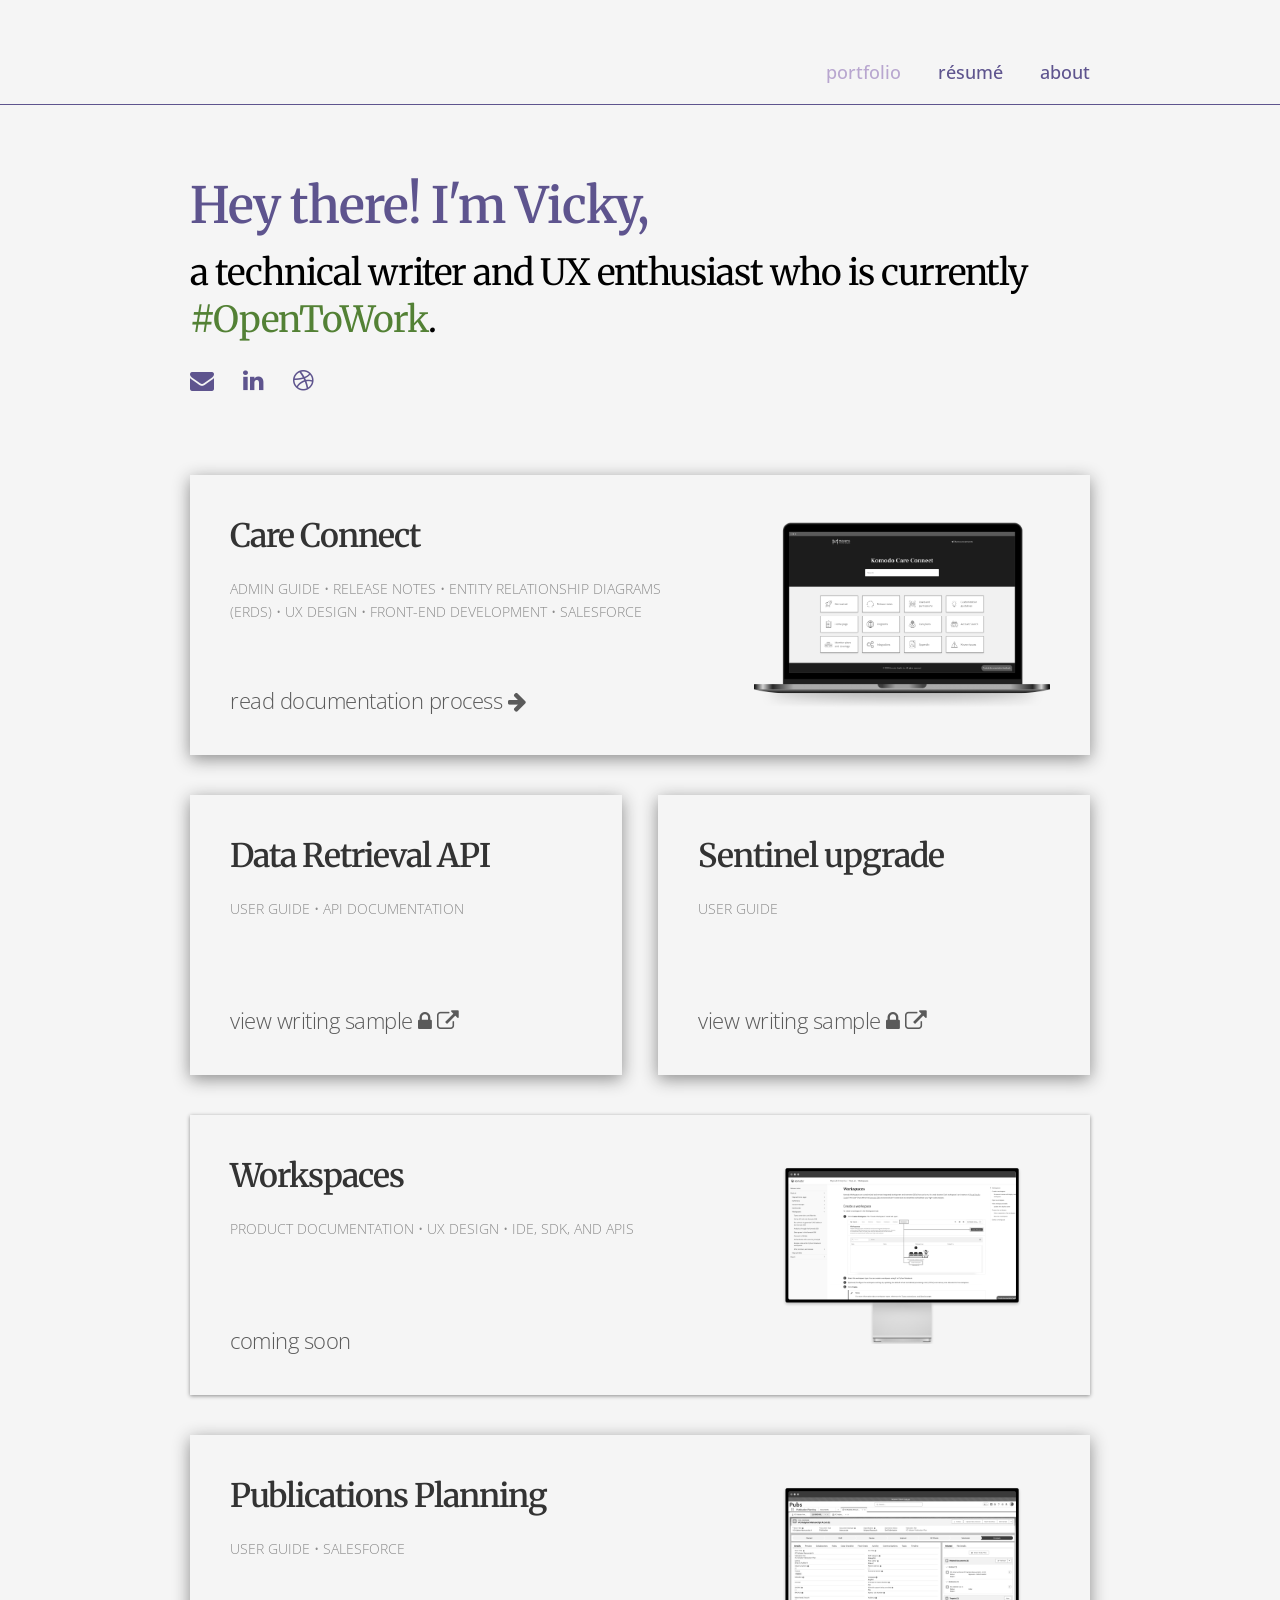
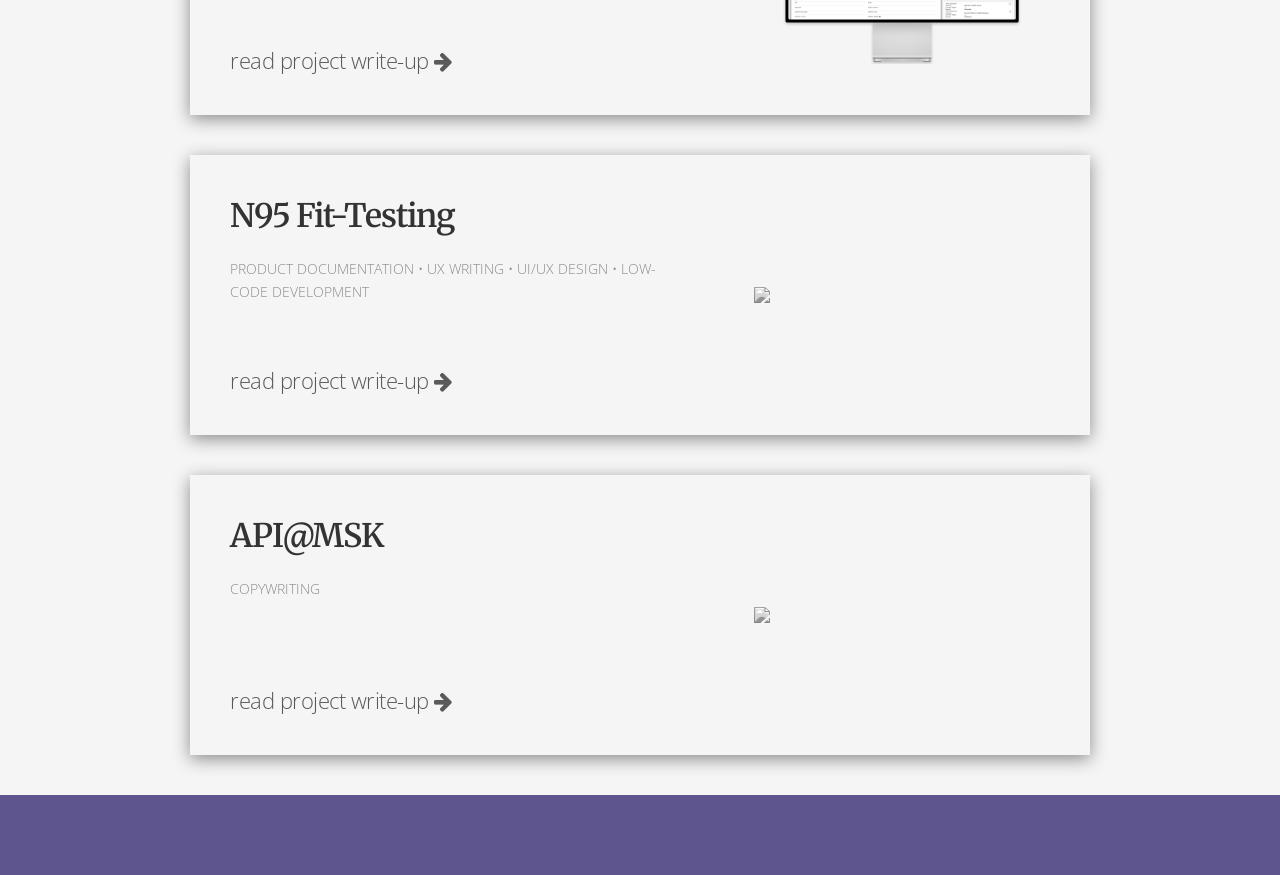
==== index.html @ ad4c352d "updated thumbnails and "Pubs"" ====
<!DOCTYPE html>
<html lang="en">
<head>
    <!-- Basic Page Needs
    –––––––––––––––––––––––––––––––––––––––––––––––––– -->
    <meta charset="utf-8">
    <title>Vicky Chou</title>
    <meta name="description" content="">
    <meta name="author" content="">

    <!-- Mobile Specific Metas
    –––––––––––––––––––––––––––––––––––––––––––––––––– -->
    <meta name="viewport" content="width=device-width, initial-scale=1">

    <!-- Fonts
    –––––––––––––––––––––––––––––––––––––––––––––––––– -->
    <link href="https://fonts.googleapis.com/css?family=Oxygen:300,400,500,600,700" rel="stylesheet" type="text/css">
    <link href="https://fonts.googleapis.com/css?family=Merriweather:300,400,700" rel="stylesheet" type="text/css">

    <link rel="preconnect" href="https://fonts.googleapis.com">
    <link rel="preconnect" href="https://fonts.gstatic.com" crossorigin>
    <link href="https://fonts.googleapis.com/css2?family=Amaranth:ital,wght@0,400;0,700;1,400;1,700&display=swap" rel="stylesheet">

    <link href="https://fonts.googleapis.com/css2?family=Red+Hat+Display:ital,wght@0,400;0,500;0,700;0,900;1,400;1,500;1,700;1,900&display=swap" rel="stylesheet">

    <link rel="preconnect" href="https://fonts.googleapis.com">
    <link rel="preconnect" href="https://fonts.gstatic.com" crossorigin>
    <link href="https://fonts.googleapis.com/css2?family=Open+Sans:ital,wght@0,300;0,400;0,500;0,600;0,700;0,800;1,300;1,400;1,500;1,600;1,700;1,800&display=swap" rel="stylesheet">

    <!-- CSS
    –––––––––––––––––––––––––––––––––––––––––––––––––– -->
    <link rel="stylesheet" href="css/normalize.css">
    <link rel="stylesheet" href="css/skeleton.css">
    <link rel="stylesheet" href="css/custom.css">

    <!-- Favicon
    –––––––––––––––––––––––––––––––––––––––––––––––––– -->
    <!-- <link rel="icon" type="image/png" href="images/favicon.png"> -->

    <!-- Icons -->
    <link rel="stylesheet" href="https://cdnjs.cloudflare.com/ajax/libs/font-awesome/4.7.0/css/font-awesome.min.css">

    <!-- Google Analytics - global site tag (gtag.js) -->
    <script async src="https://www.googletagmanager.com/gtag/js?id=G-GGG624LRLJ"></script>
    <script>
        window.dataLayer = window.dataLayer || [];
        function gtag(){dataLayer.push(arguments);}
        gtag('js', new Date());
        gtag('config', 'G-GGG624LRLJ');
    </script>

    <!-- JQuery -->
    <script src="./jquery-3.7.1.min.js" type="text/javascript"></script>

    <!-- Footer -->
    <script>
        $(function() {
            $("#footer").load("footer.html");
        });
    </script>
</head>

<body>

  <!-- Primary Page Layout
  –––––––––––––––––––––––––––––––––––––––––––––––––– -->

<div id="top">
    <nav>
        <div class="container">
            <div class="row">
                <div class="navbar-links">
                    <a class="navbar-link-active">portfolio</a>
                    <a class="navbar-link-inactive" href="files/resume.pdf" target="_blank">résumé</a>
                    <a class="navbar-link-inactive" href="./about.html">about</a>
                </div>
            </div>
        </div>
    </nav>
    
    <div class="container">
        <div class="tagline">
            <div class="row">
                <div class="column">
                    <h1>Hey there! I'm Vicky,</h1>
                
                    <!-- <h3>a technical writer and UX enthusiast enhancing customer experiences <a style="color: #07B0DF" href="https://www.komodohealth.com/" target="_blank">@KomodoHealth</a>.</h3> -->

                    <h3>a technical writer and UX enthusiast who is currently <span style="color: #538135">#OpenToWork</span>.</h3>

                    <h5 class="icon-links">
                        <a href="mailto:vchou265@gmail.com" target="_blank"><i class="fa fa-envelope"></i></a>
                        <a href="https://www.linkedin.com/in/vchou265/" target="_blank"><i class="fa fa-linkedin"></i></a>
                        <a href="https://dribbble.com/vchou265" target="_blank"><i class="fa fa-dribbble"></i></a>
                    </h5>
                </div>
            </div>
        </div>

        <div class="project-item">
            <a class="project-link" href="/kcc.html">
                <div class="project-desc">
                    <div class="project-desc-wrapper">
                        <div class="project-desc-top">
                            <h1>Care Connect</h1>
                            <h6>Admin Guide • Release Notes • Entity Relationship Diagrams (ERDs) • UX Design • Front-End Development • Salesforce</h6>
                        </div>
                        <div class="project-desc-bottom">
                            <h5><span class="project-desc-underline">read documentation process</span> <i class="fa fa-arrow-right"></i></h5>
                        </div>
                    </div>
                </div>
                <div class="project-img">
                    <img src="images/kcc/kcc.png">
                </div>
            </a>
        </div>

        <div class="sample-group">
            <div class="project-item">
                <a class="project-link" href="https://drive.google.com/file/d/1JIN4_RvXTNFXS3nSyjzjLmjt2uaGCNom/view?usp=drive_link" target="_blank">
                    <div class="project-desc">
                        <div class="project-desc-wrapper">
                            <div class="project-desc-top">
                                <h1>Data Retrieval API</h1>
                                <h6>User Guide • API Documentation</h6>
                            </div>
                            <div class="project-desc-bottom">
                                <h5><span class="project-desc-underline">view writing sample</span> <i class="fa fa-lock"></i> <i class="fa fa-external-link"></i></h5>
                            </div>
                        </div>
                    </div>
                </a>
            </div>
    
            <!-- <div class="project-item">
                <a class="project-link" href="https://drive.google.com/file/d/11P0ixFD9bpd0dHGgmUE8FYsJA0U_-MHt/view?usp=drive_link" target="_blank">
                    <div class="project-desc">
                        <div class="project-desc-wrapper">
                            <div class="project-desc-top">
                                <h1>External Management Console</h1>
                                <h6>User Guide</h6>
                            </div>
                            <div class="project-desc-bottom">
                                <h5><span class="project-desc-underline">view writing sample</span> <i class="fa fa-lock"></i> <i class="fa fa-external-link"></i></h5>
                            </div>
                        </div>
                    </div>
                </a>
            </div> -->

            <div class="project-item">
                <a class="project-link" href="https://drive.google.com/file/d/1JsmAN8_xRGBdOSxpqCR5liZpbHQ5jOML/view?usp=drive_link" target="_blank">
                    <div class="project-desc">
                        <div class="project-desc-wrapper">
                            <div class="project-desc-top">
                                <h1>Sentinel upgrade</h1>
                                <h6>User Guide</h6>
                            </div>
                            <div class="project-desc-bottom">
                                <h5><span class="project-desc-underline">view writing sample</span> <i class="fa fa-lock"></i> <i class="fa fa-external-link"></i></h5>
                            </div>
                        </div>
                    </div>
                </a>
            </div>
        </div>

        <div class="project-item soon">
            <a class="project-link">
                <div class="project-desc">
                    <div class="project-desc-wrapper">
                        <div class="project-desc-top">
                            <h1>Workspaces</h1>
                            <h6>Product Documentation • UX Design • IDE, SDK, and APIs</h6>
                        </div>
                        <div class="project-desc-bottom">
                            <h5>coming soon</h5>
                        </div>
                    </div>
                </div>
                <div class="project-img">
                    <img src="images/workspaces/workspaces.png">
                </div>
            </a>
        </div>

        <div class="project-item">
            <a class="project-link" href="/pubs.html">
                <div class="project-desc">
                    <div class="project-desc-wrapper">
                        <div class="project-desc-top">
                            <h1>Publications Planning</h1>
                            <h6>User Guide • Salesforce</h6>
                        </div>
                        <div class="project-desc-bottom">
                            <h5><span class="project-desc-underline">read project write-up</span> <i class="fa fa-arrow-right"></i></h5>
                        </div>
                    </div>
                </div>
                <div class="project-img">
                    <img src="images/pubs/pubs.png">
                </div>
            </a>
        </div>

        <div class="project-item">
            <a class="project-link" href="/n95.html">
                <div class="project-desc">
                    <div class="project-desc-wrapper">
                        <div class="project-desc-top">
                            <h1>N95 Fit-Testing</h1>
                            <h6>Product Documentation • UX Writing • UI/UX Design • Low-Code Development</h6>
                        </div>
                        <div class="project-desc-bottom">
                            <h5><span class="project-desc-underline">read project write-up</span> <i class="fa fa-arrow-right"></i></h5>
                        </div>
                    </div>
                </div>
                <div class="project-img">
                    <img src="images/n95/n95.png">
                </div>
            </a>
        </div>

        <div class="project-item">
            <a class="project-link" href="/api-msk.html">
                <div class="project-desc">
                    <div class="project-desc-wrapper">
                        <div class="project-desc-top">
                            <h1>API@MSK</h1>
                            <h6>Copywriting</h6>
                        </div>
                        <div class="project-desc-bottom">
                            <h5><span class="project-desc-underline">read project write-up</span> <i class="fa fa-arrow-right"></i></h5>
                        </div>
                    </div>
                </div>
                <div class="project-img">
                    <img src="images/api-msk/api-msk.png">
                </div>
            </a>
        </div>
    </div>
</div>

<div id="footer"></div>

<!-- End Document
  –––––––––––––––––––––––––––––––––––––––––––––––––– -->
</body>
</html>
---- css/skeleton.css ----
/*
* Skeleton V2.0.4
* Copyright 2014, Dave Gamache
* www.getskeleton.com
* Free to use under the MIT license.
* http://www.opensource.org/licenses/mit-license.php
* 12/29/2014
*/


/* Table of contents
––––––––––––––––––––––––––––––––––––––––––––––––––
- Grid
- Base Styles
- Typography
- Links
- Buttons
- Forms
- Lists
- Code
- Tables
- Spacing
- Utilities
- Clearing
- Media Queries
*/


/* Grid
–––––––––––––––––––––––––––––––––––––––––––––––––– */
.container {
  position: relative;
  width: 100%;
  max-width: 960px;
  margin: 0 auto;
  padding: 0 20px;
  box-sizing: border-box; }
.column,
.columns {
  width: 100%;
  float: left;
  box-sizing: border-box; }

/* For devices larger than 400px */
@media (min-width: 400px) {
  .container {
    width: 85%;
    padding: 0; }
}

/* For devices larger than 550px */ 
@media (min-width: 768px) { /* changed from 550 to 768 */
  .container {
    width: 80%; }
  .column,
  .columns {
    margin-left: 4%; }
  .column:first-child,
  .columns:first-child {
    margin-left: 0; }

  .one.column,
  .one.columns                    { width: 4.66666666667%; }
  .two.columns                    { width: 13.3333333333%; }
  .three.columns                  { width: 22%;            }
  .four.columns                   { width: 30.6666666667%; }
  .five.columns                   { width: 39.3333333333%; }
  .six.columns                    { width: 48%;            }
  .seven.columns                  { width: 56.6666666667%; }
  .eight.columns                  { width: 65.3333333333%; }
  .nine.columns                   { width: 74.0%;          }
  .ten.columns                    { width: 82.6666666667%; }
  .eleven.columns                 { width: 91.3333333333%; }
  .twelve.columns                 { width: 100%; margin-left: 0; }

  .one-third.column               { width: 30.6666666667%; }
  .two-thirds.column              { width: 65.3333333333%; }

  .one-half.column                { width: 48%; }

  /* Offsets */
  .offset-by-one.column,
  .offset-by-one.columns          { margin-left: 8.66666666667%; }
  .offset-by-two.column,
  .offset-by-two.columns          { margin-left: 17.3333333333%; }
  .offset-by-three.column,
  .offset-by-three.columns        { margin-left: 26%;            }
  .offset-by-four.column,
  .offset-by-four.columns         { margin-left: 34.6666666667%; }
  .offset-by-five.column,
  .offset-by-five.columns         { margin-left: 43.3333333333%; }
  .offset-by-six.column,
  .offset-by-six.columns          { margin-left: 52%;            }
  .offset-by-seven.column,
  .offset-by-seven.columns        { margin-left: 60.6666666667%; }
  .offset-by-eight.column,
  .offset-by-eight.columns        { margin-left: 69.3333333333%; }
  .offset-by-nine.column,
  .offset-by-nine.columns         { margin-left: 78.0%;          }
  .offset-by-ten.column,
  .offset-by-ten.columns          { margin-left: 86.6666666667%; }
  .offset-by-eleven.column,
  .offset-by-eleven.columns       { margin-left: 95.3333333333%; }

  .offset-by-one-third.column,
  .offset-by-one-third.columns    { margin-left: 34.6666666667%; }
  .offset-by-two-thirds.column,
  .offset-by-two-thirds.columns   { margin-left: 69.3333333333%; }

  .offset-by-one-half.column,
  .offset-by-one-half.columns     { margin-left: 52%; }

}


/* Base Styles
–––––––––––––––––––––––––––––––––––––––––––––––––– */
/* NOTE
html is set to 62.5% so that all the REM measurements throughout Skeleton
are based on 10px sizing. So basically 1.5rem = 15px :) */
html {
  font-size: 62.5%; }


/* Typography
–––––––––––––––––––––––––––––––––––––––––––––––––– */
h1, h2, h3, h4, h5, h6 {
  margin-top: 0;
  margin-bottom: 2rem;
  font-weight: 300; }
h1 { font-size: 4.2rem; line-height: 1.3;  letter-spacing: -.1rem;}
h2 { font-size: 3.8rem; line-height: 1.1; letter-spacing: -.1rem; }
/* h2 { font-size: 3.2rem; line-height: 1.25; letter-spacing: -.1rem; } */
/* h3 { font-size: 3.0rem; line-height: 1.3;  letter-spacing: -.1rem; } */
h3 { font-size: 2.8rem; line-height: 1.3;  letter-spacing: -.1rem; }
h4 { font-size: 2.4rem; line-height: 1.35; letter-spacing: -.08rem; }
h5 { font-size: 2.2rem; line-height: 1.3;  letter-spacing: -.05rem; }
h6 { font-size: 1.5rem; line-height: 1.6;  letter-spacing: 0; }

/* Larger than phablet */
@media (min-width: 550px) {
  h1 { font-size: 5.0rem; }
  /* h1 { font-size: 5.2rem; } */
  /* h1 { font-size: 5.0rem; } */
  h2 { font-size: 4.4rem; }
  /* h2 { font-size: 4.6rem; } */
  /* h2 { font-size: 3.8rem; } */
  h3 { font-size: 3.6rem; }
  /* h3 { font-size: 3.6rem; } */
  h4 { font-size: 3.0rem; }
  h5 { font-size: 2.4rem; }
  h6 { font-size: 1.5rem; }
}

p {
  margin-top: 0; }


/* Links
–––––––––––––––––––––––––––––––––––––––––––––––––– */
a {
  color: #5e548e; }
a:hover {
  opacity: 0.7; }


/* Buttons
–––––––––––––––––––––––––––––––––––––––––––––––––– */
.button,
button,
input[type="submit"],
input[type="reset"],
input[type="button"] {
  display: inline-block;
  height: 38px;
  padding: 0 30px;
  color: #555;
  text-align: center;
  font-size: 11px;
  font-weight: 600;
  line-height: 38px;
  letter-spacing: .1rem;
  text-transform: uppercase;
  text-decoration: none;
  white-space: nowrap;
  background-color: transparent;
  border-radius: 4px;
  border: 1px solid #bbb;
  cursor: pointer;
  box-sizing: border-box; }
.button:hover,
button:hover,
input[type="submit"]:hover,
input[type="reset"]:hover,
input[type="button"]:hover,
.button:focus,
button:focus,
input[type="submit"]:focus,
input[type="reset"]:focus,
input[type="button"]:focus {
  color: #333;
  border-color: #888;
  outline: 0; }
.button.button-primary,
button.button-primary,
input[type="submit"].button-primary,
input[type="reset"].button-primary,
input[type="button"].button-primary {
  color: #FFF;
  background-color: #33C3F0;
  border-color: #33C3F0; }
.button.button-primary:hover,
button.button-primary:hover,
input[type="submit"].button-primary:hover,
input[type="reset"].button-primary:hover,
input[type="button"].button-primary:hover,
.button.button-primary:focus,
button.button-primary:focus,
input[type="submit"].button-primary:focus,
input[type="reset"].button-primary:focus,
input[type="button"].button-primary:focus {
  color: #FFF;
  background-color: #1EAEDB;
  border-color: #1EAEDB; }


/* Forms
–––––––––––––––––––––––––––––––––––––––––––––––––– */
input[type="email"],
input[type="number"],
input[type="search"],
input[type="text"],
input[type="tel"],
input[type="url"],
input[type="password"],
textarea,
select {
  height: 38px;
  padding: 6px 10px; /* The 6px vertically centers text on FF, ignored by Webkit */
  background-color: #fff;
  border: 1px solid #D1D1D1;
  border-radius: 4px;
  box-shadow: none;
  box-sizing: border-box; }
/* Removes awkward default styles on some inputs for iOS */
input[type="email"],
input[type="number"],
input[type="search"],
input[type="text"],
input[type="tel"],
input[type="url"],
input[type="password"],
textarea {
  -webkit-appearance: none;
     -moz-appearance: none;
          appearance: none; }
textarea {
  min-height: 65px;
  padding-top: 6px;
  padding-bottom: 6px; }
input[type="email"]:focus,
input[type="number"]:focus,
input[type="search"]:focus,
input[type="text"]:focus,
input[type="tel"]:focus,
input[type="url"]:focus,
input[type="password"]:focus,
textarea:focus,
select:focus {
  border: 1px solid #33C3F0;
  outline: 0; }
label,
legend {
  display: block;
  margin-bottom: .5rem;
  font-weight: 600; }
fieldset {
  padding: 0;
  border-width: 0; }
input[type="checkbox"],
input[type="radio"] {
  display: inline; }
label > .label-body {
  display: inline-block;
  margin-left: .5rem;
  font-weight: normal; }


/* Lists
–––––––––––––––––––––––––––––––––––––––––––––––––– */
/* ul {
  list-style: circle inside; }
ol {
  list-style: decimal inside; }
ol, ul {
  padding-left: 0;
  margin-top: 0; } */
ul ul,
ul ol,
ol ol,
ol ul {
  margin: 1.5rem 0 1.5rem 3rem;
  font-size: 90%; }
li {
  margin-bottom: 1rem; }


/* Code
–––––––––––––––––––––––––––––––––––––––––––––––––– */
code {
  padding: .2rem .5rem;
  margin: 0 .2rem;
  font-size: 90%;
  white-space: nowrap;
  background: #F1F1F1;
  border: 1px solid #E1E1E1;
  border-radius: 4px; }
pre > code {
  display: block;
  padding: 1rem 1.5rem;
  white-space: pre; }


/* Tables
–––––––––––––––––––––––––––––––––––––––––––––––––– */
th,
td {
  padding: 12px 15px;
  text-align: left;
  border-bottom: 1px solid #E1E1E1; }
th:first-child,
td:first-child {
  padding-left: 0; }
th:last-child,
td:last-child {
  padding-right: 0; }


/* Spacing
–––––––––––––––––––––––––––––––––––––––––––––––––– */
button,
.button {
  margin-bottom: 1rem; }
input,
textarea,
select,
fieldset {
  margin-bottom: 1.5rem; }
pre,
blockquote,
dl,
figure,
table,
p,
ul,
ol,
form {
  margin-bottom: 2.5rem; }


/* Utilities
–––––––––––––––––––––––––––––––––––––––––––––––––– */
.u-full-width {
  width: 100%;
  box-sizing: border-box; }
.u-max-full-width {
  max-width: 100%;
  box-sizing: border-box; }
.u-pull-right {
  float: right; }
.u-pull-left {
  float: left; }


/* Misc
–––––––––––––––––––––––––––––––––––––––––––––––––– */
hr {
  margin-top: 3rem;
  margin-bottom: 3.5rem;
  border-width: 0;
  border-top: 1px solid #E1E1E1; }


/* Clearing
–––––––––––––––––––––––––––––––––––––––––––––––––– */

/* Self Clearing Goodness */
.container:after,
.row:after,
.u-cf {
  content: "";
  display: table;
  clear: both; }


/* Media Queries
–––––––––––––––––––––––––––––––––––––––––––––––––– */
/*
Note: The best way to structure the use of media queries is to create the queries
near the relevant code. For example, if you wanted to change the styles for buttons
on small devices, paste the mobile query code up in the buttons section and style it
there.
*/


/* Larger than mobile */
@media (min-width: 400px) {}

/* Larger than phablet (also point when grid becomes active) */
@media (min-width: 550px) {}

/* Larger than tablet */
@media (min-width: 750px) {}

/* Larger than desktop */
@media (min-width: 1000px) {}

/* Larger than Desktop HD */
@media (min-width: 1200px) {}
---- css/custom.css ----
/* wine-pink: #951662 */
/* dark-pink: #d81159 */
/* light-pink: #da8ba8 */
/* dark-green: #538135 */
/* light-green: #91a683 */
/* beige: #f9dec9 */
/* pink-lavender: #e0b1cb */
/* dark-grey: #333 */
/* light-grey: #8b8b8b */
/* ghost: #f5f5f5 */
/* purple-navy: #5e548e */
/* purple-mountain: #9f86c0 */
/* blue-note: #003bde */



html {
    scroll-behavior: smooth;
}

.container {
    max-width: 900px;
}

body {
    background-color: #f5f5f5;
    font-family: 'Open Sans', sans-serif;
    font-weight: 400;
    font-size: 18px;
    line-height: 24px;
    margin-top: 60px;
}

/* h4 and h5 are partially used for icons */

h1, h2, h3 {
    font-family: 'Merriweather', sans-serif;
}

h1, h2 {
    color: #5e548e;
}

h1 {
    font-weight: 600;
}

h2 {
    font-weight: 600;
    /* text-transform: uppercase; */
}

h3 {
    font-weight: 400;
    margin-top: 12px;
}

h4 {
    margin: 40px 0;
    font-weight: 400;
}

h6 {
    font-size: 16px;
    color: #8b8b8b;
    text-transform: uppercase;
    /* margin-bottom: 0px; */
}

strong {
    letter-spacing: -0.2px;
}

img {
    width: 100%;
}

ul {
    padding-left: 4rem;
}

li {
    padding-left: 12px;
}

ol > li::marker {
    font-weight: bold;
}

ol > ol {
    list-style-type: lower-alpha;
}




nav {
    border-bottom: 1px solid #5e548e;
    padding-bottom: 20px;
}

.navbar-links {
    float: right;
}

.navbar-link-active, .navbar-link-inactive {
    font-weight: 500;
    margin-left: 32px;
    text-decoration: none;
}

.navbar-link-active, .navbar-link-active:hover {
    color: #9f86c0;
    cursor: default;
    opacity: 0.7;
}

.navbar-link-inactive {
    color: #5e548e;
}

.navbar-link-inactive:hover {
    color: #9f86c0;
}





#footer {
    background-color: #5e548e;
    display: flex;
    justify-content: space-between;
    align-items: center;
    height: 80px;
}

@media (max-width: 768px) {
    #footer {
        padding: 16px;
        text-align: center;
    }
}

#footer h4 {
    margin: 0;
    float: left;
}

@media (max-width: 768px) {
    #footer h4 {
        float: none;
    }
}

#footer h6 {
    color: #ffffff;
    text-transform: lowercase;
    line-height: 48px;
    margin: 0;
    float: right;
}

@media (max-width: 768px) {
    #footer h6 {
        float: none;
    }
}

#footer a {
    color: #f5f5f5;
}





.icon-links a {
    margin: 0 24px 0 0;
}

.icon-links > :last-child {
    margin-right: 0;
}





.tagline {
    margin: 60px 0;
}

.tagline h1 {
    margin-top: 8px;
    margin-bottom: 0px;
}

.tagline h4 {
    margin: 12px 0 20px;
}

.tagline h6 {
    margin-top: 20px;
}

.tagline p {
    margin-bottom: 0;
}





.project-item {
    margin-bottom: 40px;
    box-shadow: 0px 4px 16px #8b8b8b;
    transition: transform .3s;
}

.soon {
    box-shadow: 0px 1px 4px #8b8b8b;
}

.sample-group {
    display: flex;
    justify-content: space-between;
}

.sample-group .project-item {
    width: 48%;
}

.project-item h1 {
    color: #333;
}

.project-item h5 {
    color: #5e548e;
}

.project-item:hover {
    transform: scale(1.03);
    -ms-transform: scale(1.03); /* IE 9 */
    -webkit-transform: scale(1.03); /* Safari 3-8 */
    -webkit-filter: none;
    filter: none;
    background-color: #fff;
}

.project-item:hover .project-desc-underline {
    text-decoration: underline;
}

.soon:hover {
    transform: none;
    -ms-transform: none; /* IE 9 */
    -webkit-transform: none; /* Safari 3-8 */
    -webkit-filter: grayscale(1); /* Safari 6.0 - 9.0 */
    filter: grayscale(1);
    background-color: inherit;
}

.soon:hover h5 {
    text-decoration: none;
}

.project-link {
    height: 280px;
    text-decoration: none;
    display: flex;
    -webkit-filter: grayscale(1); /* Safari 6.0 - 9.0 */
    filter: grayscale(1);
}

/* @media (max-width: 768px) { */
@media (max-width: 810px) {
    .project-link {
        height: 100%;
        display: inline-block;
    }
}

.project-link:hover {
    color: #333;
    -webkit-filter: grayscale(0); /* Safari 6.0 - 9.0 */
    filter: grayscale(0);
    opacity: 1;
}

.project-link h1 {
    font-size: 1.8em;
}

.project-link h5 {
    font-size: 1.2em;
}

.project-link h6 {
    font-size: 0.8em;
}

.project-desc {
    width: 60%;
    margin: 40px;
}

/* @media (max-width: 768px) { */
@media (max-width: 810px) {
    .project-desc {
        height: 100%;
        width: auto;
        margin: 40px;
    }
}

.sample-group .project-desc {
    width: 100%;
}

.project-desc-wrapper {
    height: 100%;
    position: relative;
}

.project-desc-bottom {
    position: absolute;
    bottom: 0px;
}

/* @media (max-width: 768px) { */
@media (max-width: 810px) {
    .project-desc-bottom {
        position: inherit;
    }
}

.project-desc-bottom h5 {
    margin-bottom: 0px;
}

.project-desc-bottom .unstyle-link {
    text-decoration: none;
}

.project-img {
    width: 40%;
    margin: 20px 40px;
    display: flex;
    align-items: center;
}

/* @media (max-width: 768px) { */
@media (max-width: 810px) {
    .project-img {
        width: auto;
        margin: 40px;
    }
}





.project-perspective {
    height: 60vh;
    background-repeat: no-repeat;
    background-size: cover;
    background-position: center center;
    border-bottom: 1px solid #5e548e;
}



/* .flex {
    display: flex;
    align-items: stretch;
}

@media (max-width: 600px) {
    .flex {
        display: inline-block;
    }
}

.flex > * {
    margin: 0 24px;
    overflow: hidden;
    flex-basis: 0;
    flex-grow: 1;
}

@media (max-width: 600px) {
    .flex > * {
        margin: 0px;
    }
}

.flex > :first-child {
    margin-left: 0;
}

.flex > :last-child {
    margin-right: 0;
} */





.bodyWhite {
    padding-top: -40px;
    background-color: #ffffff;
}

.bodyWhite h2 {
    margin-top: 60px;
}

.bodyWhite h5 {
    font-weight: 500;
}

.bodyWhite .two-thirds > :first-child {
    margin-top: 100px;
}

@media (max-width: 768px) {
    .bodyWhite .two-thirds > :first-child {
        margin-top: 0;
    }
}

.bodyWhite img {
    margin: 40px 0 40px 0;
}

.bodyWhite .collection {
    margin: -40px 0 -40px 0;
}





.indented-item {
    border-left: 6px solid #5e548e;
    padding-left: 20px;
    margin-left: 20px;
}

.indented-item p {
    padding-left: 20px;
    font-family: 'Merriweather', sans-serif;
    font-weight: 300;
    font-size: 18px;
}

.indented-item strong {
    font-weight: 600;
}

.caption {
    font-size: 15px;
    font-style: italic;
    text-align: center;
    margin: -20px 0px 40px 0px;
}

.highlight {
    background: linear-gradient(
        180deg, rgba(255, 255, 255, 0) 0%, rgba(255, 237, 34, 0.6) 0%
    );
}

/* .highlight-under {
    background: linear-gradient(
        180deg, rgba(255, 255, 255, 0) 70%, #9f86c0 85%
    );
    padding: 8px 20px;
    margin-bottom: 40px;
} */

.icon-top {
    margin: 80px 0 40px 0;
    text-align: center;
    opacity: 1;
}





video {
    width: 100%;
    margin-top: 100px;
}

.gif {
    margin-bottom: 20px;
}

.shadow {
    filter: drop-shadow(4px 4px 2px #c4c4b5);
}

.override {
    margin-top: 0px;
}

/* .emphasis > .list > * {
    font-weight: lighter;
} */

.quote {
    font-family: Revalia;
    font-size: 30px;
    line-height: 0px;
}

/* .list > * {
    margin-bottom: 20px;
} */

/* .list img {
    margin-top: -8px;
}

.list > :last-child {
    margin-bottom: 0;
} */

.code {
    font-family: 'Merriweather', sans-serif;
    color: #003bde;
}





.trigger {
    cursor: pointer;
}

.modal {
    position: fixed;
    z-index: 999;
    left: 0;
    top: 0;
    width: 100%;
    height: 100%;
    background-color: #f5f5f5;
    display: none;
}

.modal img {
    position: absolute;
    width: auto;
    max-width: 90%;
    max-height: 90%;
    top: 50%;
    left: 50%;
    transform: translate(-50%, -56%);
}

.close {
    float: right;
    font-size: 32px;
    line-height: 32px;
    width: 32px;
    padding: 10px;
    text-align: center;
    cursor: pointer;
}

body.modal-open {
    overflow: hidden;
}

/* .about .tagline {
    margin-bottom: 0;   
} */

.about p {
    margin-bottom: 1em;
}

.about ul {
    padding-left: 0rem;
}

.about img {
    -webkit-filter: grayscale(100%); /* Safari 6.0 - 9.0 */
    filter: grayscale(100%);
}
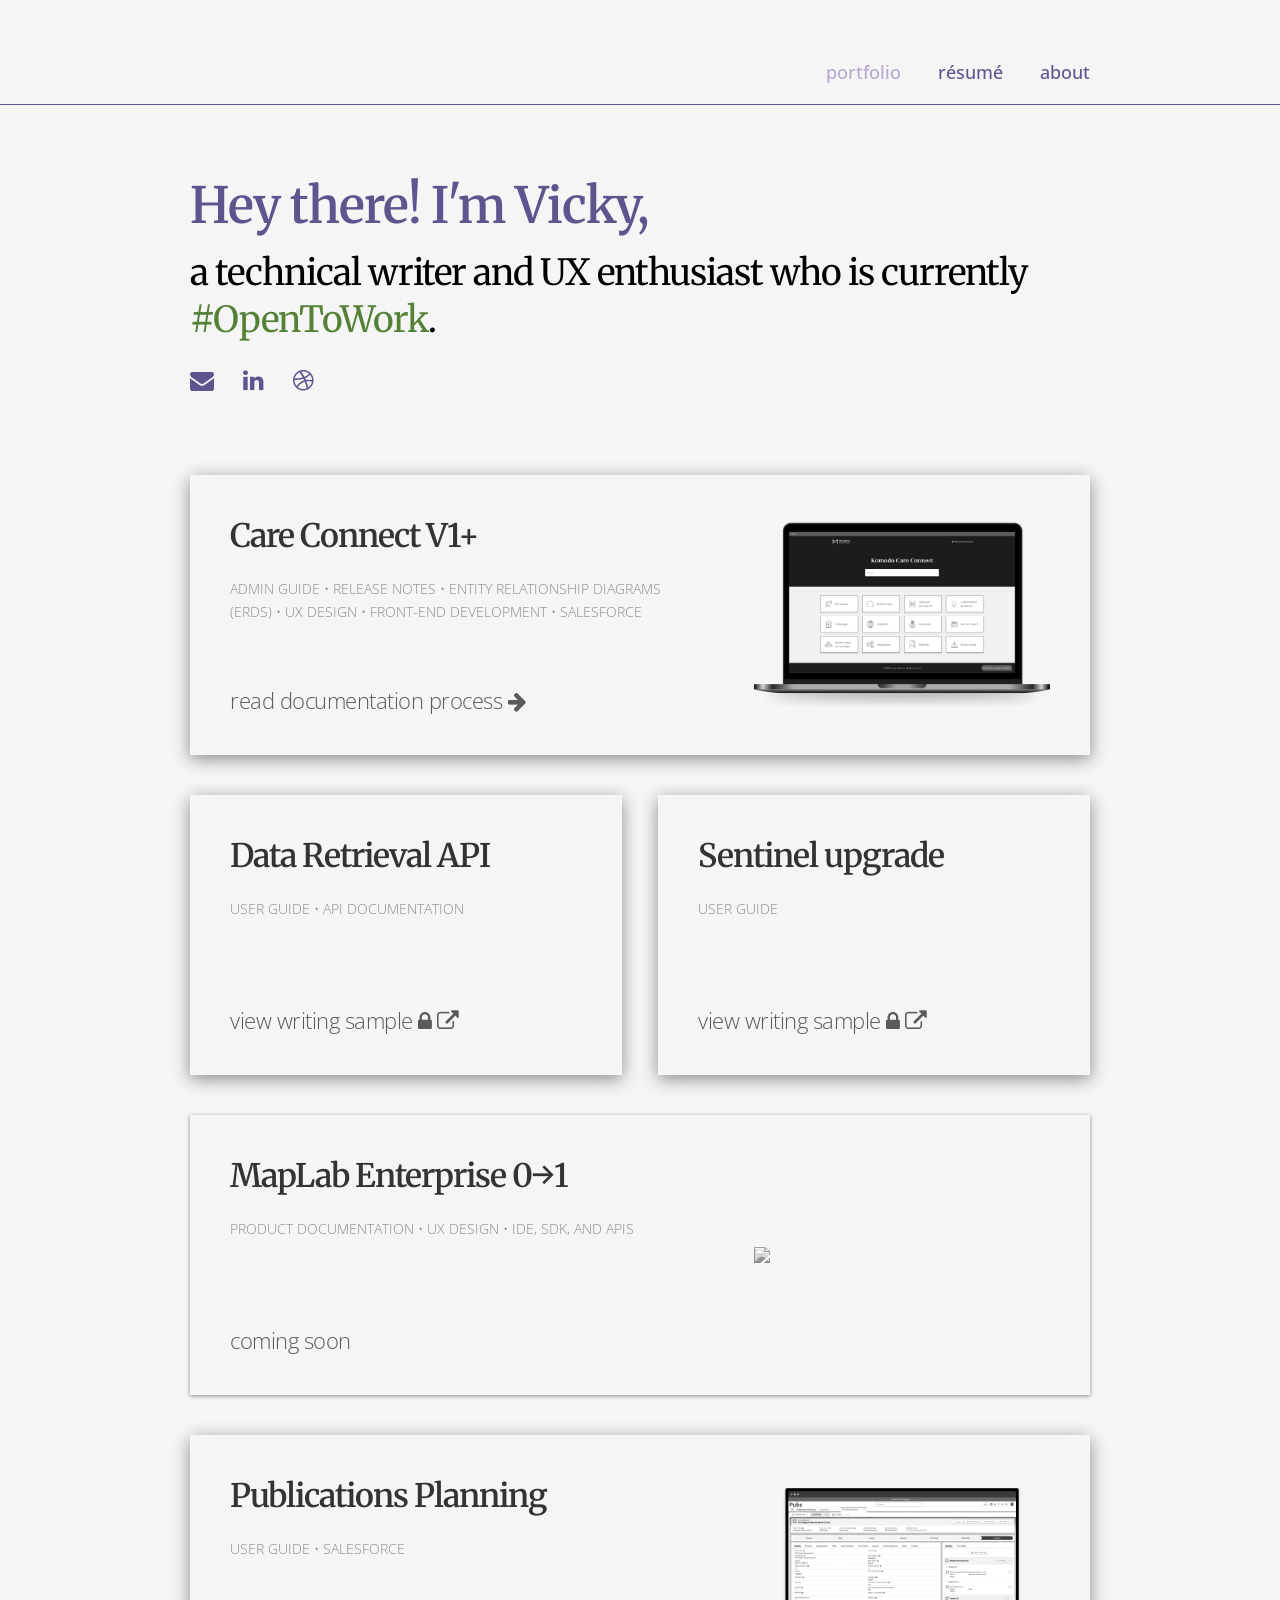
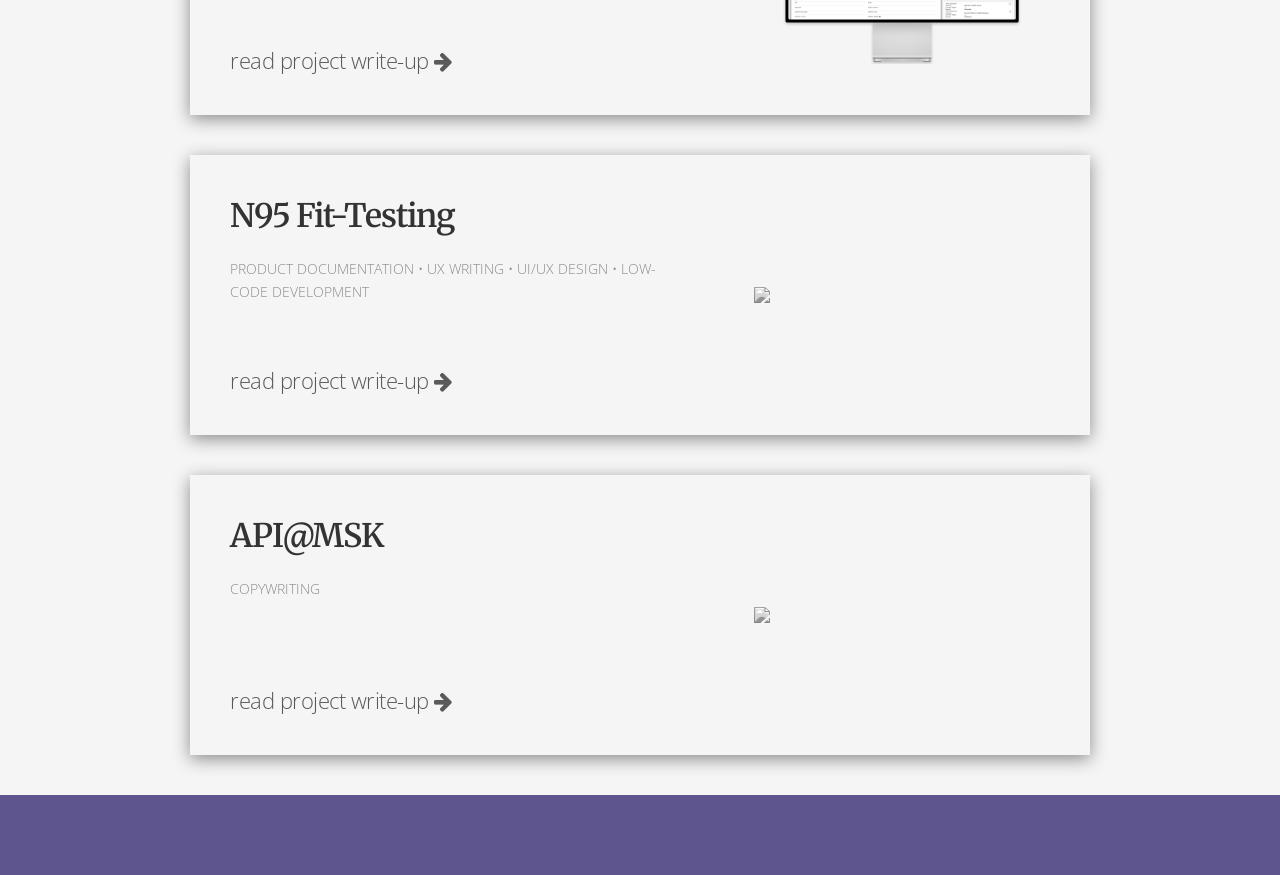
==== commit d2f67a2b: "updated resume link and product names/desc" ====
--- a/index.html
+++ b/index.html
@@ -71,7 +71,8 @@
             <div class="row">
                 <div class="navbar-links">
                     <a class="navbar-link-active">portfolio</a>
-                    <a class="navbar-link-inactive" href="files/resume.pdf" target="_blank">résumé</a>
+                    <!-- <a class="navbar-link-inactive" href="files/resume.pdf" target="_blank">résumé</a> -->
+                    <a class="navbar-link-inactive" href="https://drive.google.com/file/d/1ncdKeI60bY1jwMvEQP8C90FteMI-FsXu/view?usp=drive_link" target="_blank">résumé</a>
                     <a class="navbar-link-inactive" href="./about.html">about</a>
                 </div>
             </div>
@@ -102,7 +103,7 @@
                 <div class="project-desc">
                     <div class="project-desc-wrapper">
                         <div class="project-desc-top">
-                            <h1>Care Connect</h1>
+                            <h1>Care Connect V1+</h1>
                             <h6>Admin Guide • Release Notes • Entity Relationship Diagrams (ERDs) • UX Design • Front-End Development • Salesforce</h6>
                         </div>
                         <div class="project-desc-bottom">
@@ -171,7 +172,7 @@
                 <div class="project-desc">
                     <div class="project-desc-wrapper">
                         <div class="project-desc-top">
-                            <h1>Workspaces</h1>
+                            <h1>MapLab Enterprise 0→1</h1>
                             <h6>Product Documentation • UX Design • IDE, SDK, and APIs</h6>
                         </div>
                         <div class="project-desc-bottom">
@@ -180,7 +181,7 @@
                     </div>
                 </div>
                 <div class="project-img">
-                    <img src="images/workspaces/workspaces.png">
+                    <img src="images/maplab-enterprise/maplab-enterprise.png">
                 </div>
             </a>
         </div>
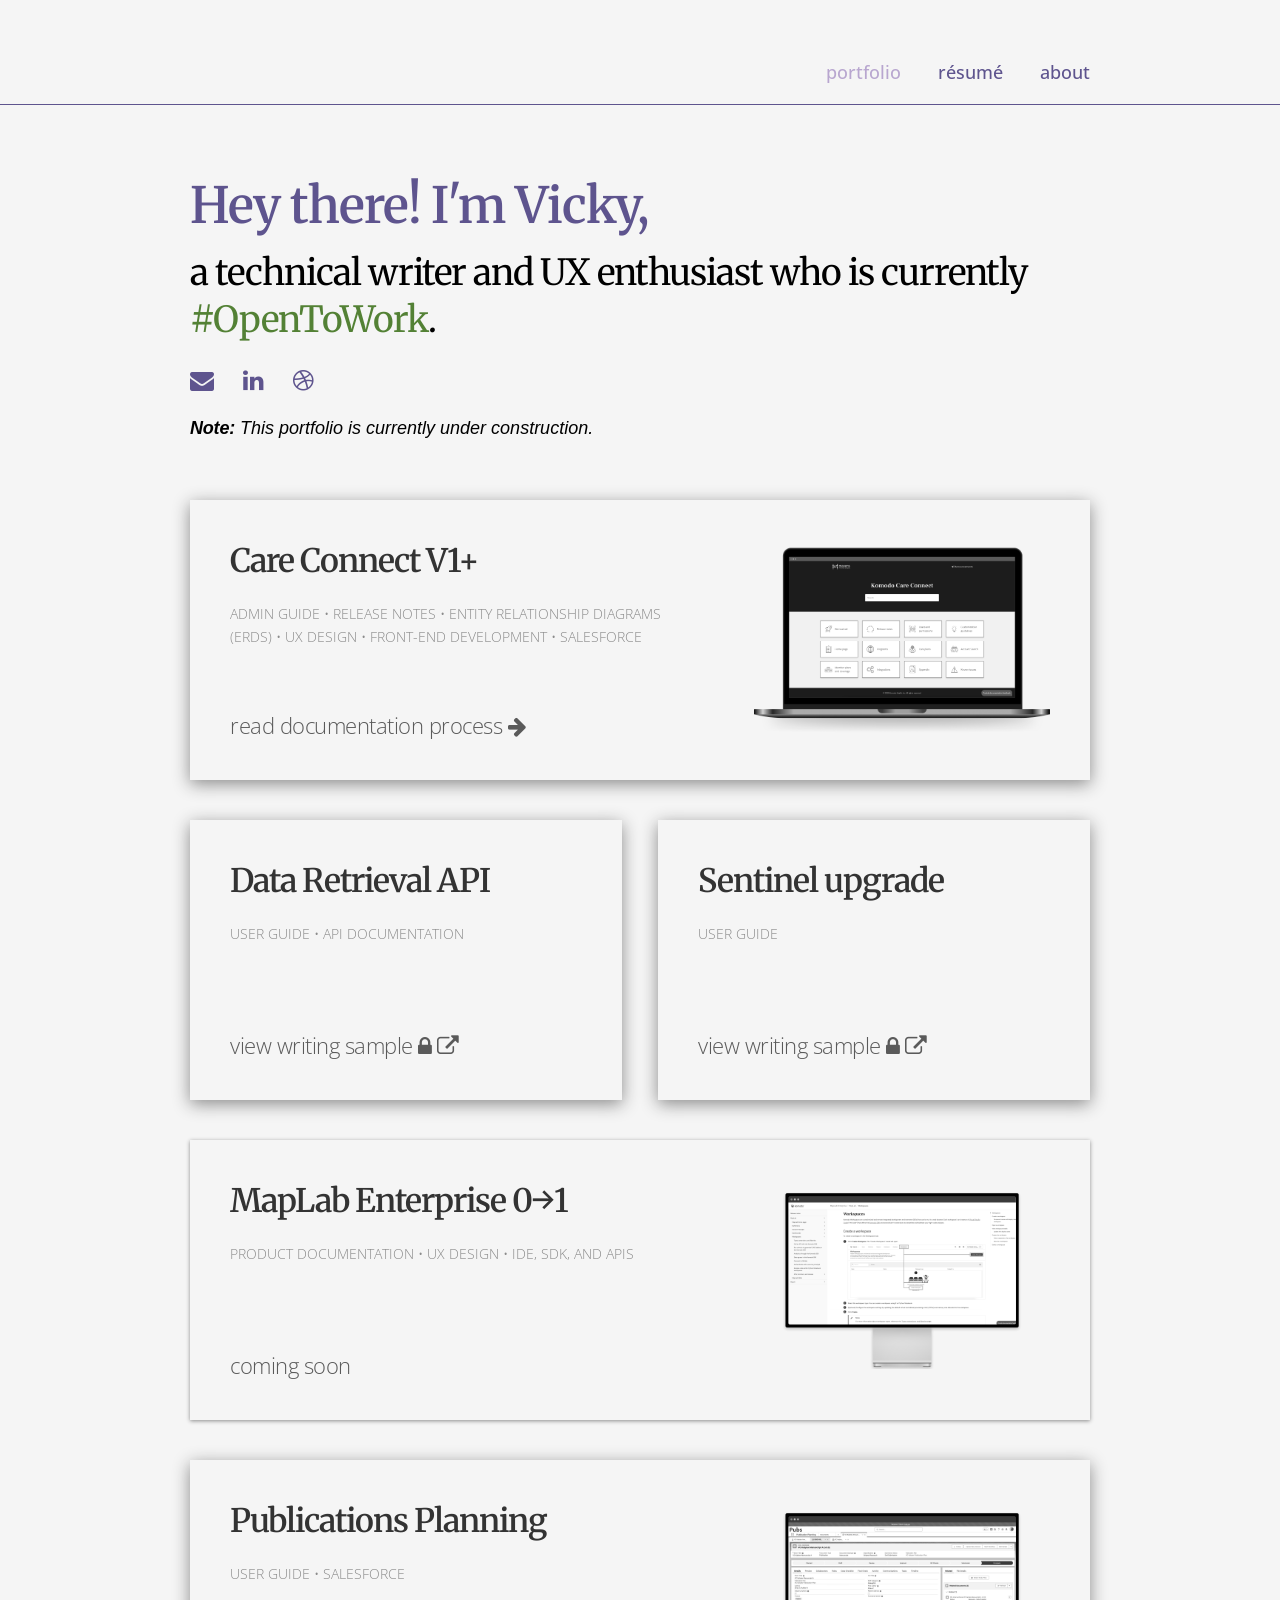
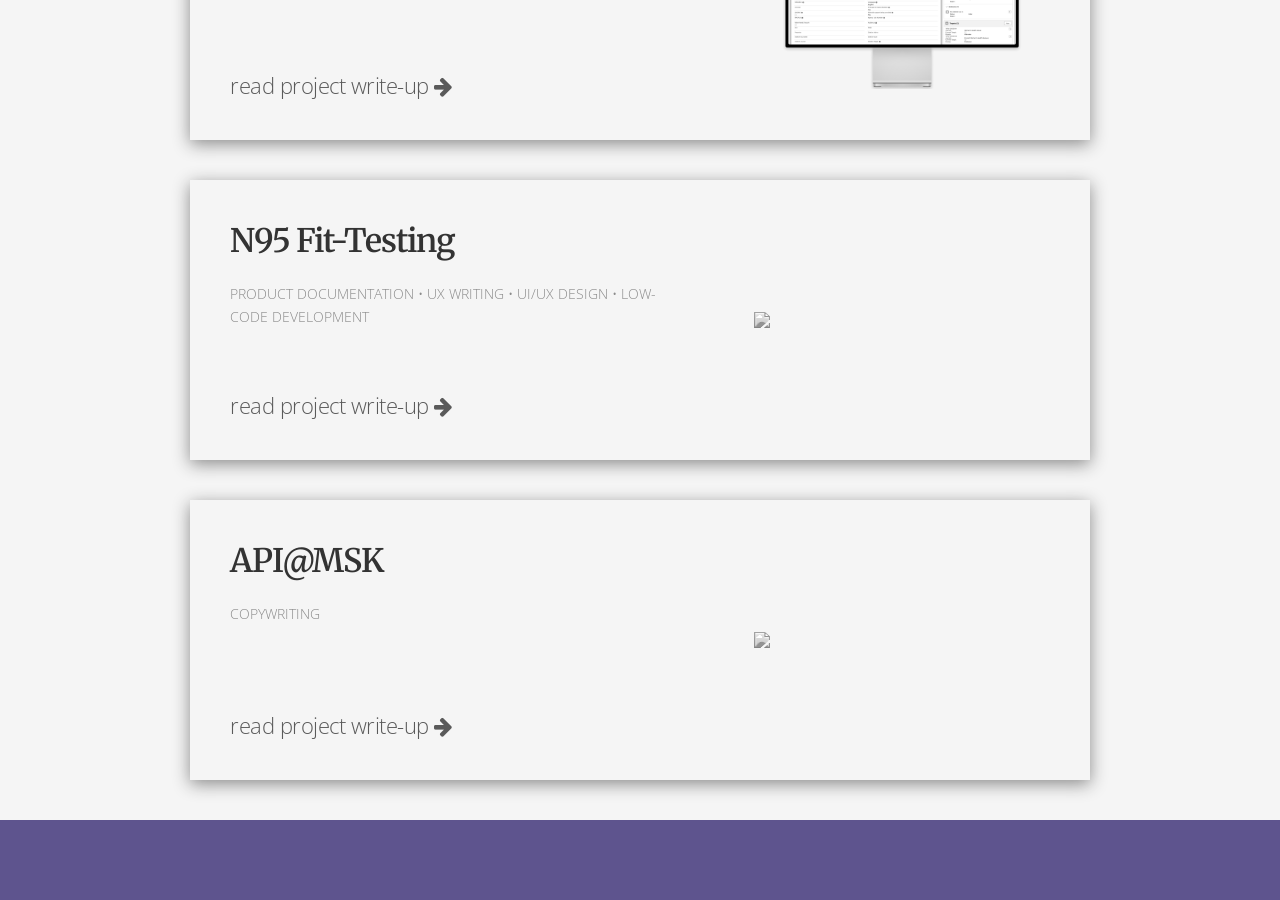
==== commit 3d412e55: "add construction note" ====
--- a/index.html
+++ b/index.html
@@ -94,6 +94,8 @@
                         <a href="https://www.linkedin.com/in/vchou265/" target="_blank"><i class="fa fa-linkedin"></i></a>
                         <a href="https://dribbble.com/vchou265" target="_blank"><i class="fa fa-dribbble"></i></a>
                     </h5>
+
+                    <p><i><strong>Note:</strong> This portfolio is currently under construction.</i></p>
                 </div>
             </div>
         </div>
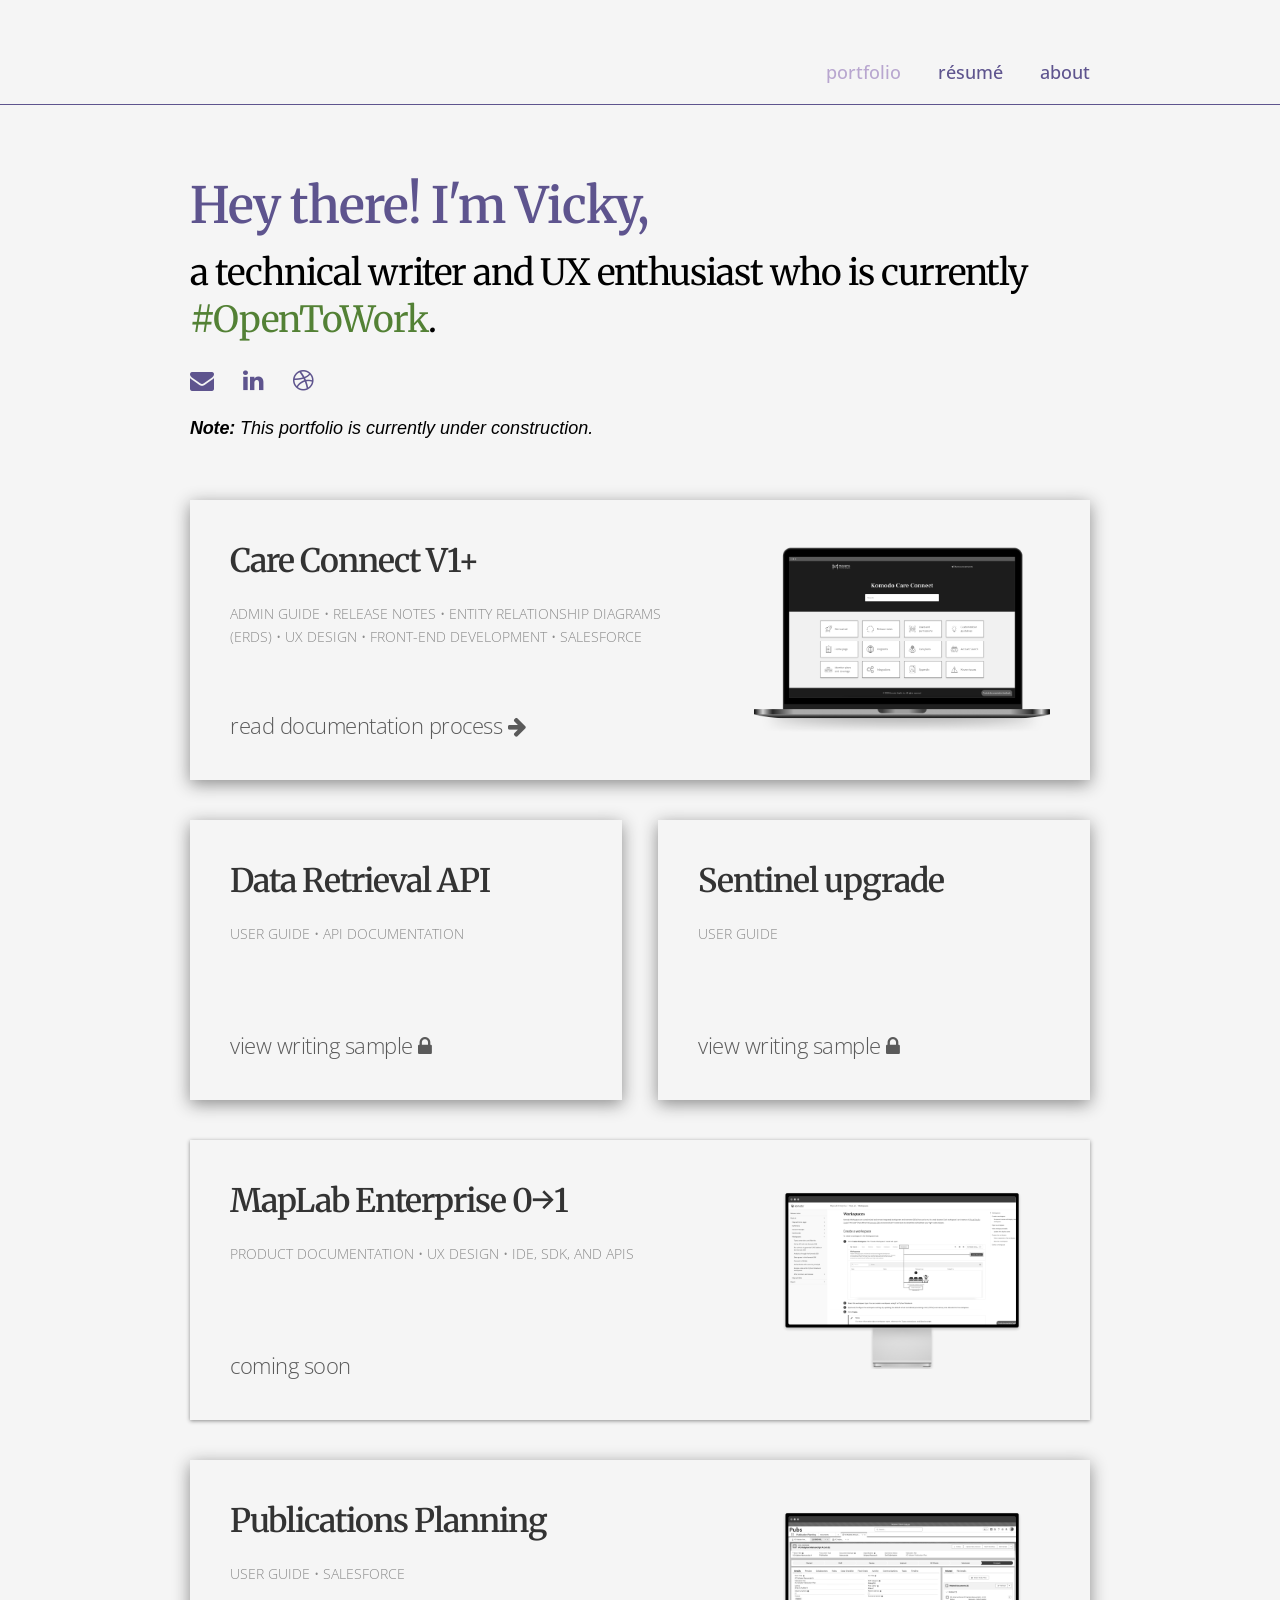
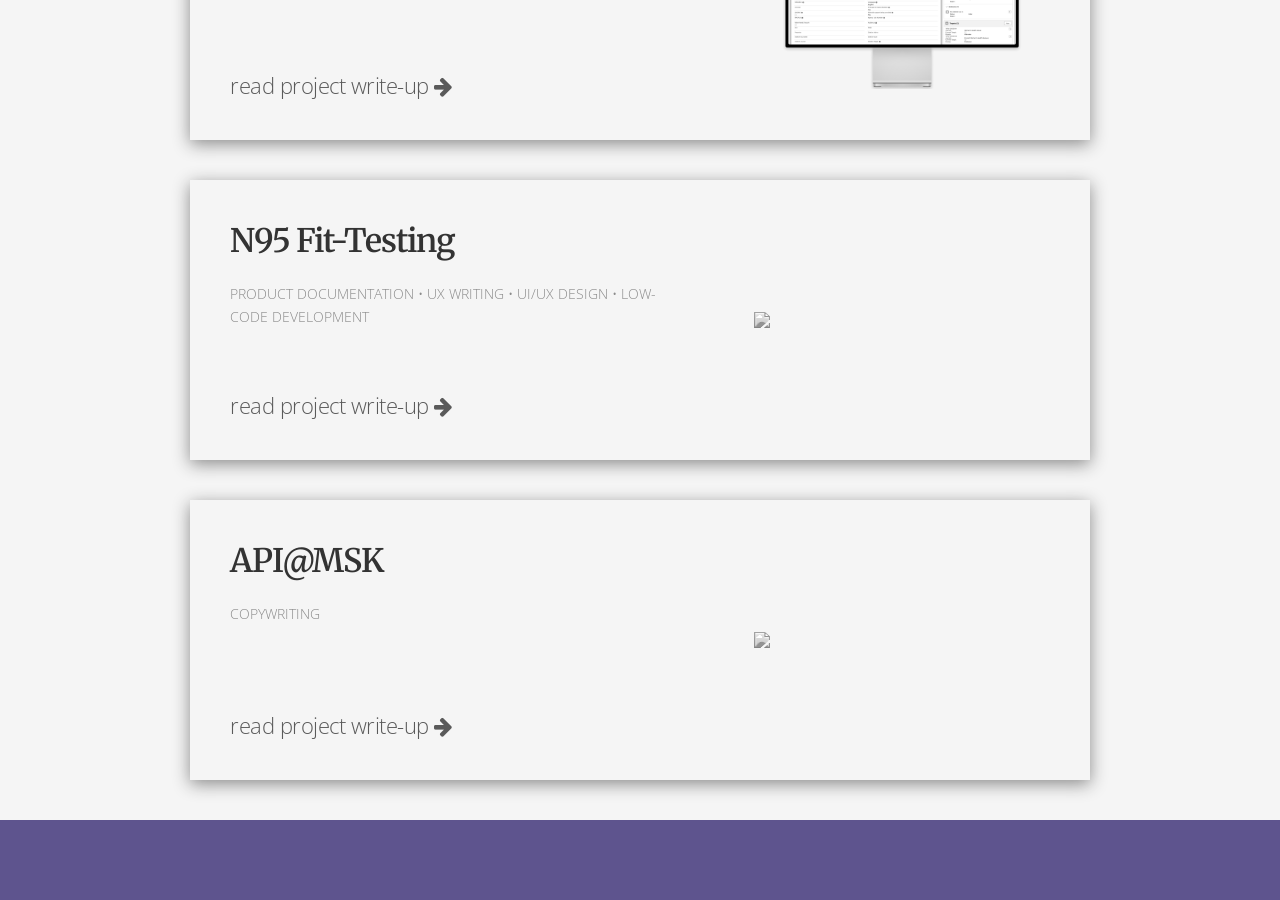
==== commit 4220d65e: "remove drive links and ignore screenshots" ====
--- a/index.html
+++ b/index.html
@@ -71,7 +71,6 @@
             <div class="row">
                 <div class="navbar-links">
                     <a class="navbar-link-active">portfolio</a>
-                    <!-- <a class="navbar-link-inactive" href="files/resume.pdf" target="_blank">résumé</a> -->
                     <a class="navbar-link-inactive" href="https://drive.google.com/file/d/1ncdKeI60bY1jwMvEQP8C90FteMI-FsXu/view?usp=drive_link" target="_blank">résumé</a>
                     <a class="navbar-link-inactive" href="./about.html">about</a>
                 </div>
@@ -121,7 +120,7 @@
 
         <div class="sample-group">
             <div class="project-item">
-                <a class="project-link" href="https://drive.google.com/file/d/1JIN4_RvXTNFXS3nSyjzjLmjt2uaGCNom/view?usp=drive_link" target="_blank">
+                <a class="project-link" href="/files/[Komodo Health] Data Retrieval API.pdf" target="_blank">
                     <div class="project-desc">
                         <div class="project-desc-wrapper">
                             <div class="project-desc-top">
@@ -129,7 +128,7 @@
                                 <h6>User Guide • API Documentation</h6>
                             </div>
                             <div class="project-desc-bottom">
-                                <h5><span class="project-desc-underline">view writing sample</span> <i class="fa fa-lock"></i> <i class="fa fa-external-link"></i></h5>
+                                <h5><span class="project-desc-underline">view writing sample</span> <i class="fa fa-lock"></i></h5>
                             </div>
                         </div>
                     </div>
@@ -137,7 +136,7 @@
             </div>
     
             <!-- <div class="project-item">
-                <a class="project-link" href="https://drive.google.com/file/d/11P0ixFD9bpd0dHGgmUE8FYsJA0U_-MHt/view?usp=drive_link" target="_blank">
+                <a class="project-link" href="" target="_blank">
                     <div class="project-desc">
                         <div class="project-desc-wrapper">
                             <div class="project-desc-top">
@@ -145,7 +144,7 @@
                                 <h6>User Guide</h6>
                             </div>
                             <div class="project-desc-bottom">
-                                <h5><span class="project-desc-underline">view writing sample</span> <i class="fa fa-lock"></i> <i class="fa fa-external-link"></i></h5>
+                                <h5><span class="project-desc-underline">view writing sample</span> <i class="fa fa-lock"></i></h5>
                             </div>
                         </div>
                     </div>
@@ -153,7 +152,7 @@
             </div> -->
 
             <div class="project-item">
-                <a class="project-link" href="https://drive.google.com/file/d/1JsmAN8_xRGBdOSxpqCR5liZpbHQ5jOML/view?usp=drive_link" target="_blank">
+                <a class="project-link" href="/files/[Komodo Health] Sentinel software update.pdf" target="_blank">
                     <div class="project-desc">
                         <div class="project-desc-wrapper">
                             <div class="project-desc-top">
@@ -161,7 +160,7 @@
                                 <h6>User Guide</h6>
                             </div>
                             <div class="project-desc-bottom">
-                                <h5><span class="project-desc-underline">view writing sample</span> <i class="fa fa-lock"></i> <i class="fa fa-external-link"></i></h5>
+                                <h5><span class="project-desc-underline">view writing sample</span> <i class="fa fa-lock"></i></h5>
                             </div>
                         </div>
                     </div>
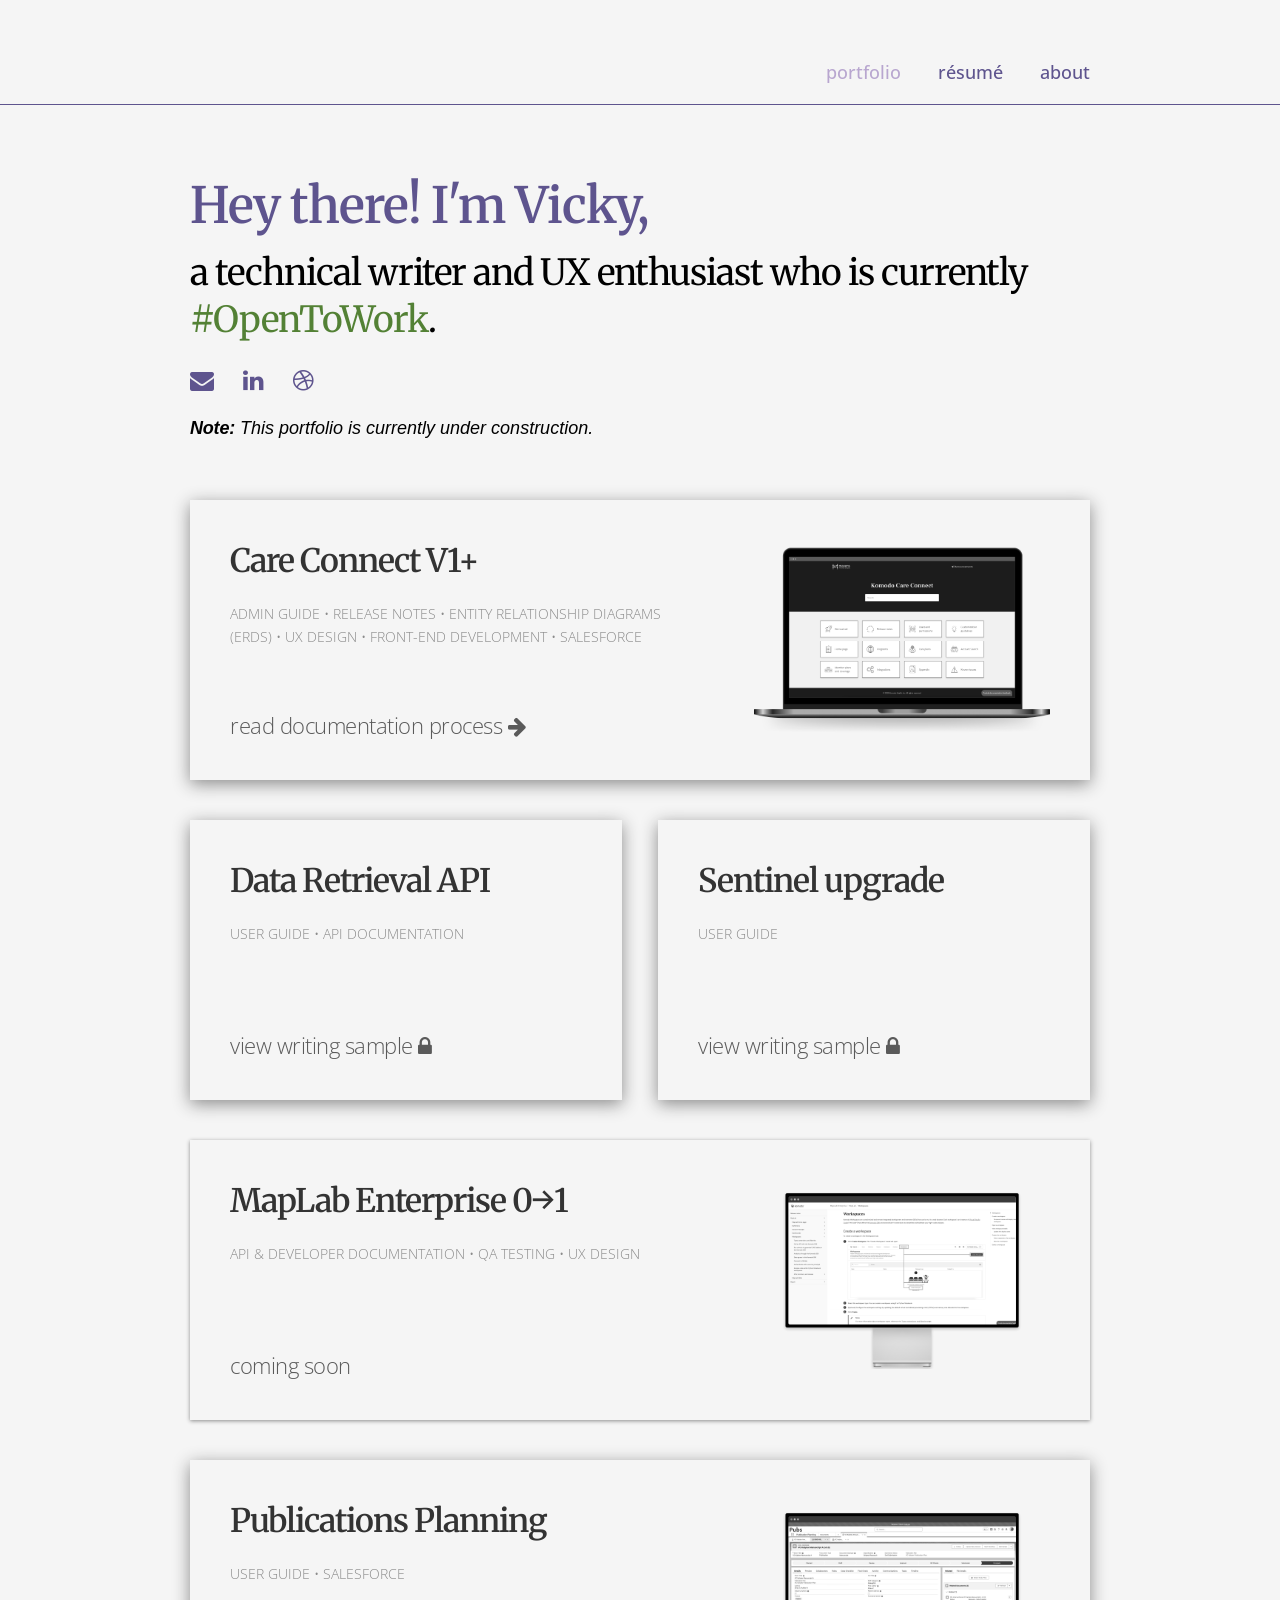
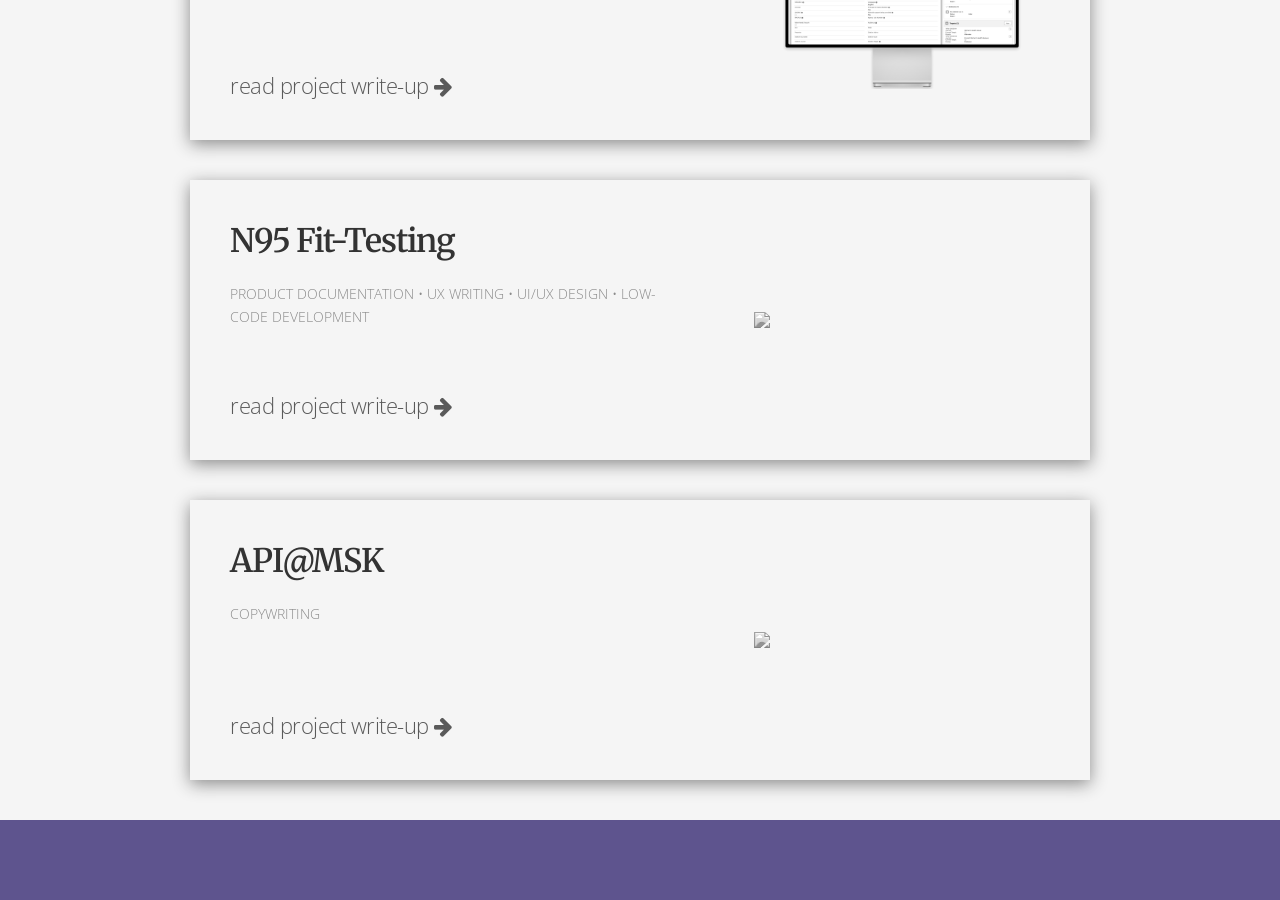
==== commit e90cacb1: "added mle content" ====
--- a/index.html
+++ b/index.html
@@ -71,7 +71,7 @@
             <div class="row">
                 <div class="navbar-links">
                     <a class="navbar-link-active">portfolio</a>
-                    <a class="navbar-link-inactive" href="https://drive.google.com/file/d/1ncdKeI60bY1jwMvEQP8C90FteMI-FsXu/view?usp=drive_link" target="_blank">résumé</a>
+                    <a class="navbar-link-inactive" href="/files/[Vicky Chou] Resume.pdf" target="_blank">résumé</a>
                     <a class="navbar-link-inactive" href="./about.html">about</a>
                 </div>
             </div>
@@ -105,7 +105,7 @@
                     <div class="project-desc-wrapper">
                         <div class="project-desc-top">
                             <h1>Care Connect V1+</h1>
-                            <h6>Admin Guide • Release Notes • Entity Relationship Diagrams (ERDs) • UX Design • Front-End Development • Salesforce</h6>
+                            <h6>Admin Guide • Release Notes • Entity Relationship Diagrams (ERDs) • UX Design • Front-End Development • Salesforce</h6>
                         </div>
                         <div class="project-desc-bottom">
                             <h5><span class="project-desc-underline">read documentation process</span> <i class="fa fa-arrow-right"></i></h5>
@@ -174,7 +174,7 @@
                     <div class="project-desc-wrapper">
                         <div class="project-desc-top">
                             <h1>MapLab Enterprise 0→1</h1>
-                            <h6>Product Documentation • UX Design • IDE, SDK, and APIs</h6>
+                            <h6>API & Developer Documentation • QA Testing • UX Design</h6>
                         </div>
                         <div class="project-desc-bottom">
                             <h5>coming soon</h5>
@@ -182,7 +182,7 @@
                     </div>
                 </div>
                 <div class="project-img">
-                    <img src="images/maplab-enterprise/maplab-enterprise.png">
+                    <img src="images/mle/mle.png">
                 </div>
             </a>
         </div>
--- a/css/custom.css
+++ b/css/custom.css
@@ -91,6 +91,23 @@
     list-style-type: lower-alpha;
 }
 
+ol > ol > ol {
+    list-style-type: lower-roman;
+}
+
+table {
+    font-size: 80%;
+}
+
+td > ul {
+    margin-block-start: 0em;
+    margin-block-end: 0em;
+}
+
+th, td {
+    vertical-align: top;
+}
+
 
 
 
@@ -564,6 +581,17 @@
     transform: translate(-50%, -56%);
 }
 
+td > img {
+    display: block;
+    margin-top: 0px !important;
+    margin-bottom: 0px !important;
+}
+
+.logo {
+    width: 160px;
+    margin-bottom: 40px !important;
+}
+
 .close {
     float: right;
     font-size: 32px;
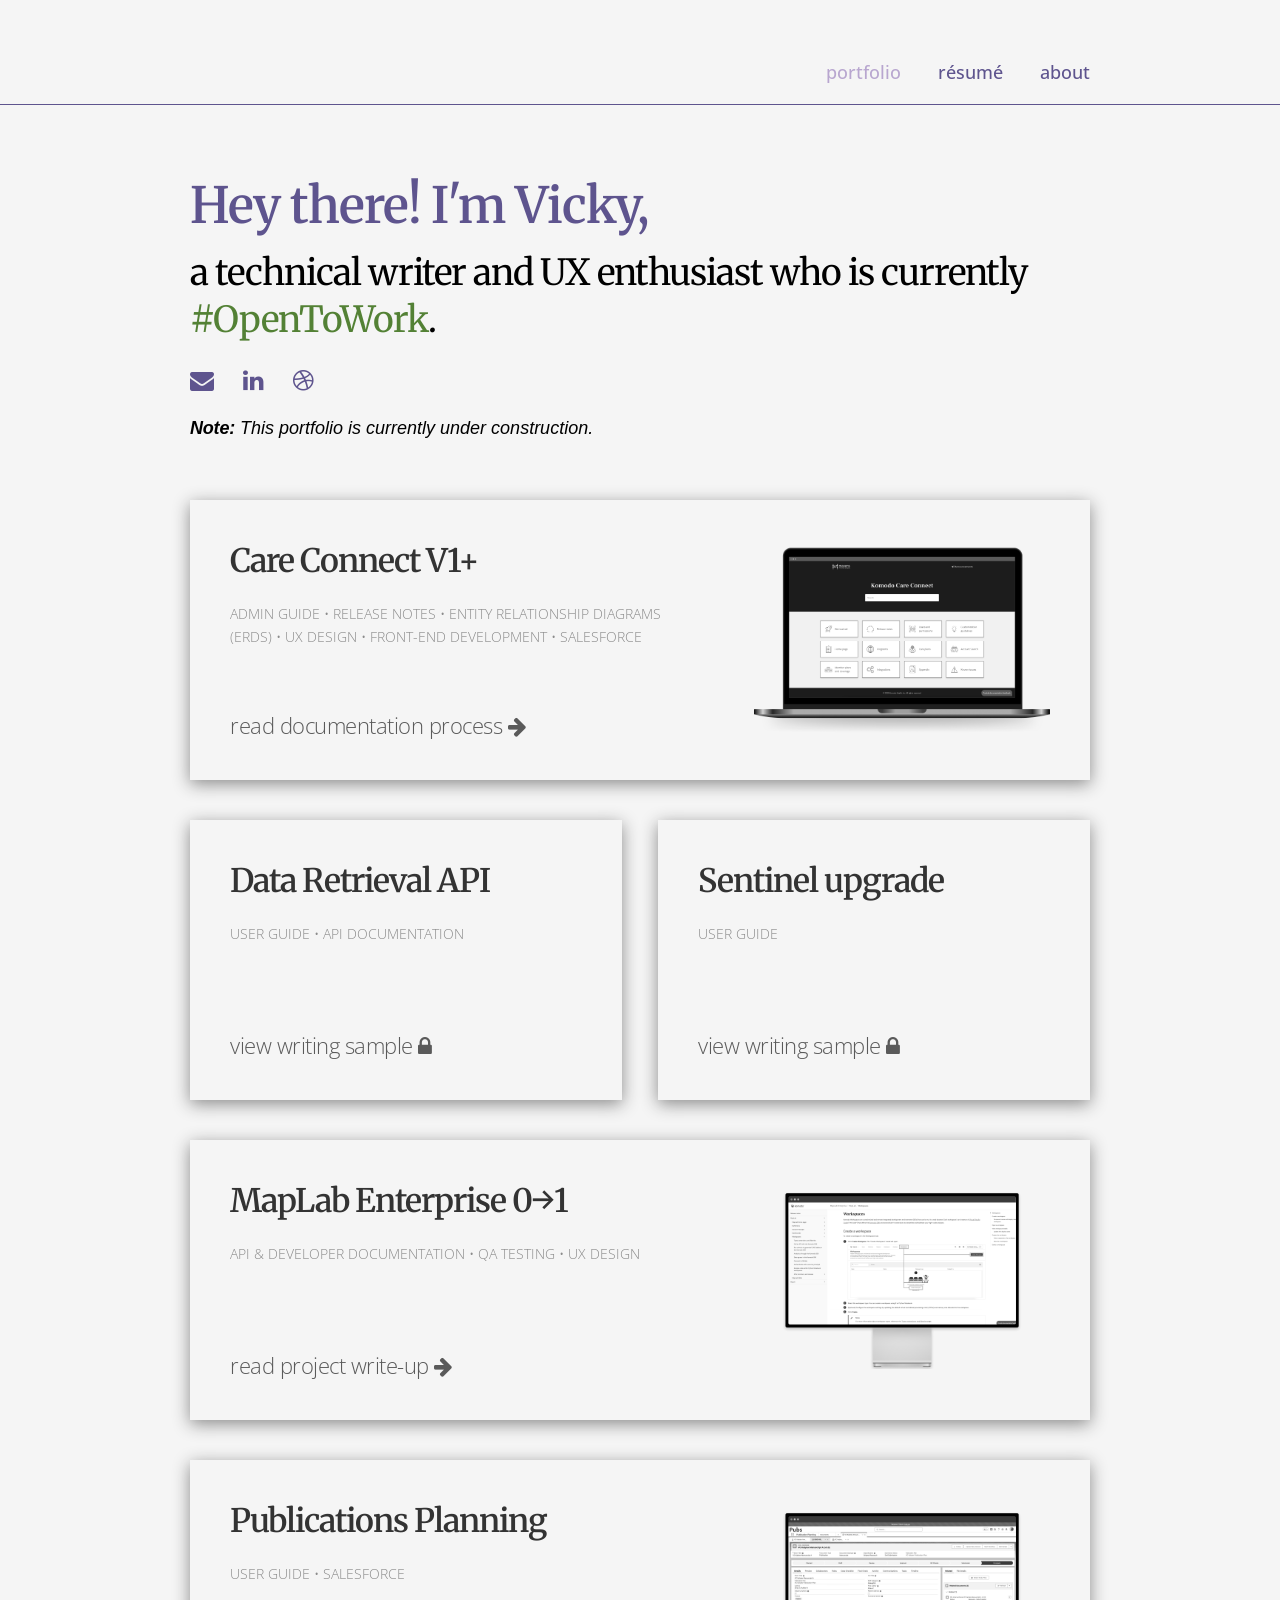
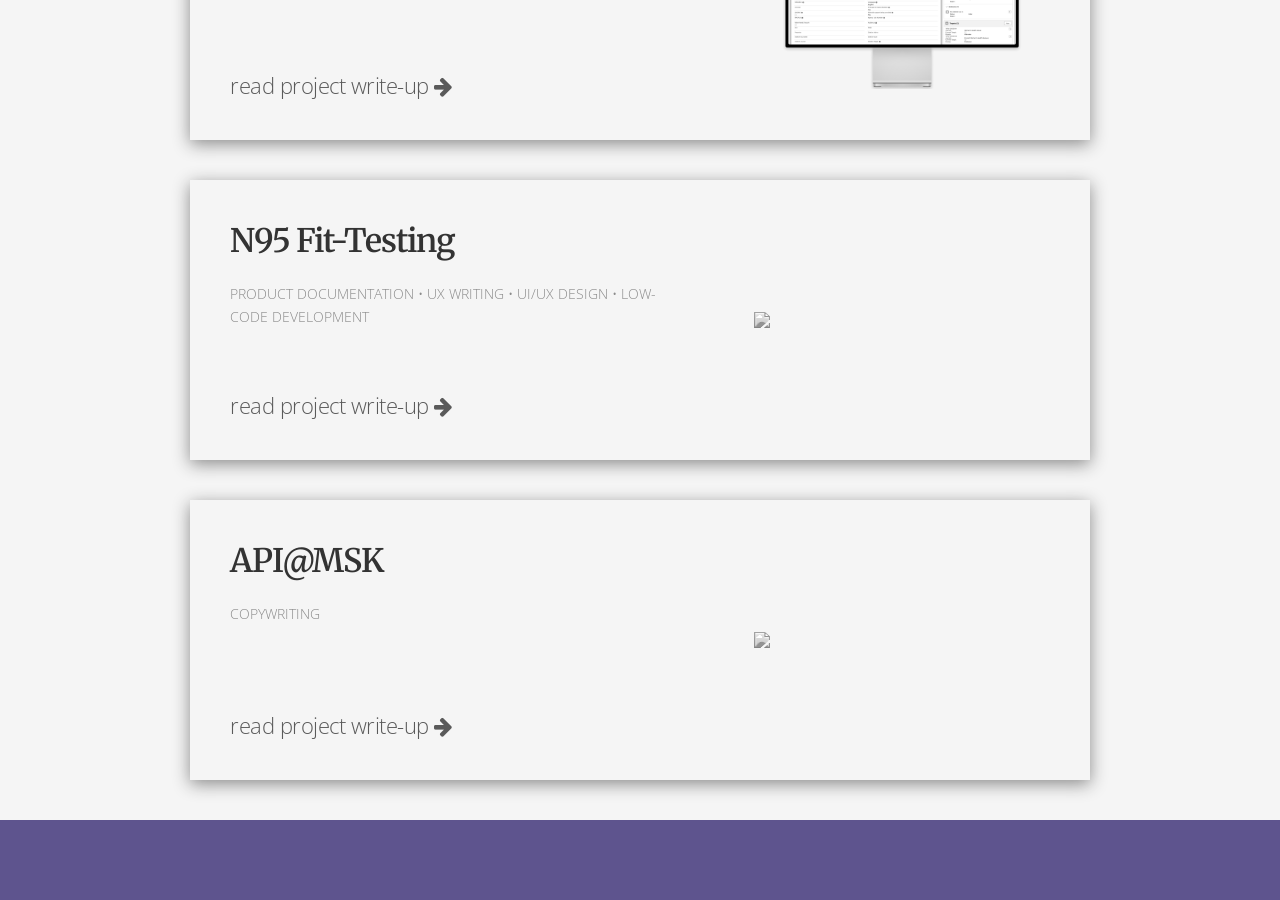
==== commit 88818f61: "updated mle" ====
--- a/index.html
+++ b/index.html
@@ -168,8 +168,8 @@
             </div>
         </div>
 
-        <div class="project-item soon">
-            <a class="project-link">
+        <div class="project-item">
+            <a class="project-link" href="/mle.html">
                 <div class="project-desc">
                     <div class="project-desc-wrapper">
                         <div class="project-desc-top">
@@ -177,7 +177,7 @@
                             <h6>API & Developer Documentation • QA Testing • UX Design</h6>
                         </div>
                         <div class="project-desc-bottom">
-                            <h5>coming soon</h5>
+                            <h5><span class="project-desc-underline">read project write-up</span> <i class="fa fa-arrow-right"></i></h5>
                         </div>
                     </div>
                 </div>
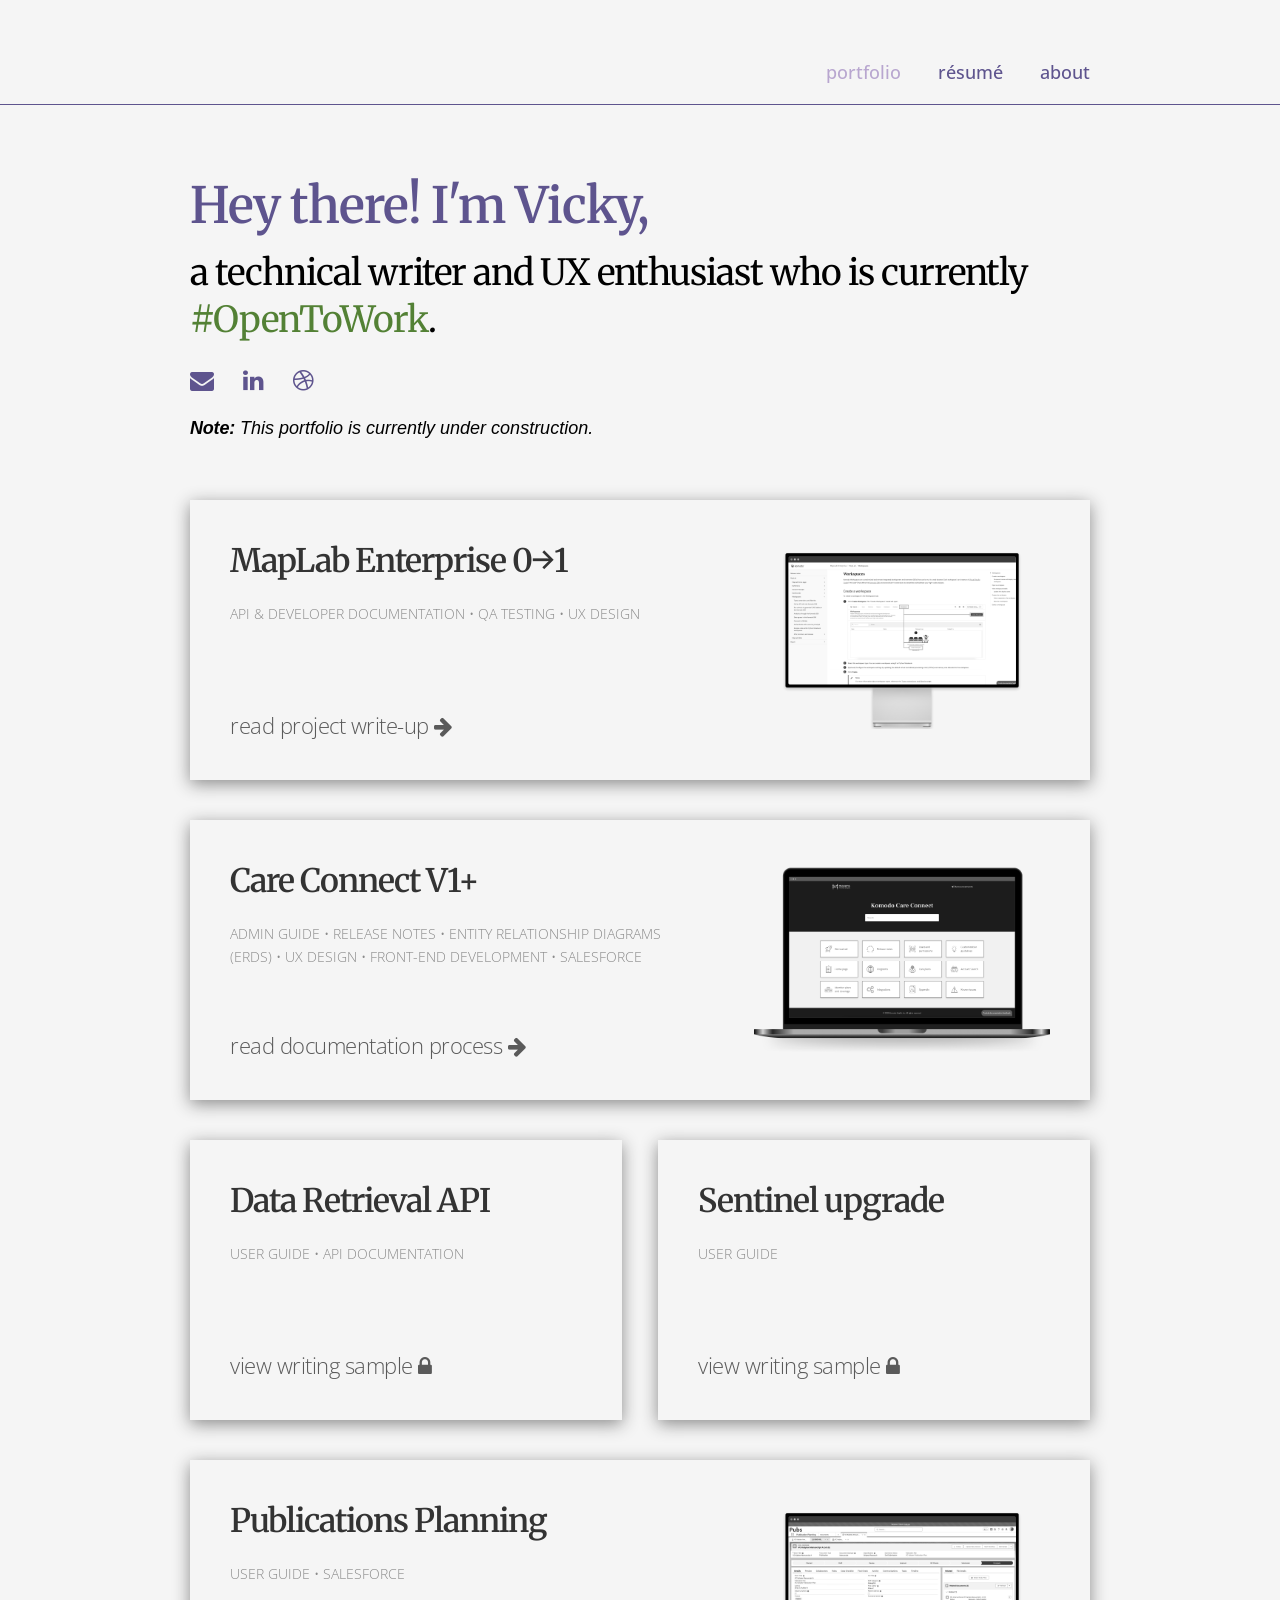
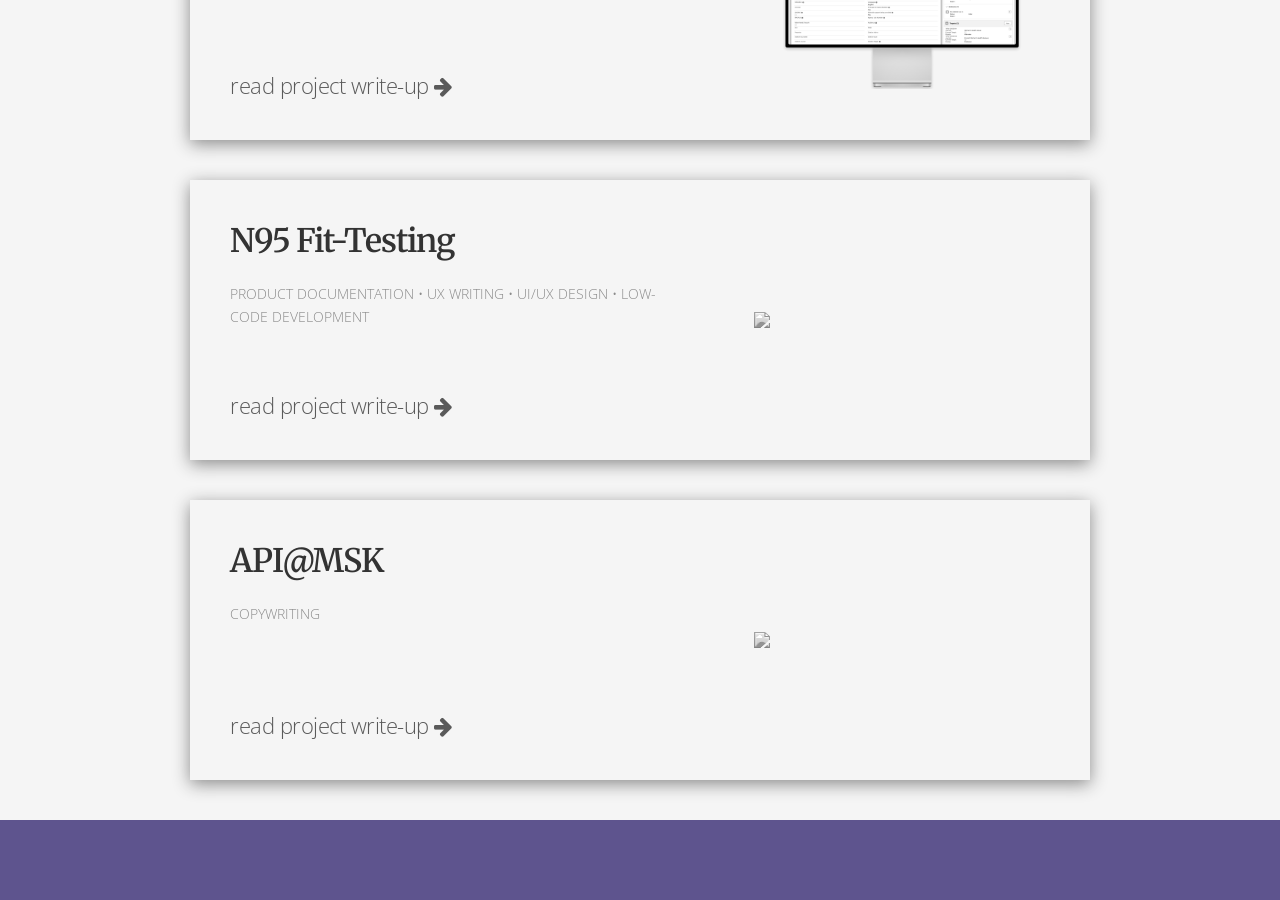
==== commit 8f0164cc: "move MLE up" ====
--- a/index.html
+++ b/index.html
@@ -100,6 +100,25 @@
         </div>
 
         <div class="project-item">
+            <a class="project-link" href="/mle.html">
+                <div class="project-desc">
+                    <div class="project-desc-wrapper">
+                        <div class="project-desc-top">
+                            <h1>MapLab Enterprise 0→1</h1>
+                            <h6>API & Developer Documentation • QA Testing • UX Design</h6>
+                        </div>
+                        <div class="project-desc-bottom">
+                            <h5><span class="project-desc-underline">read project write-up</span> <i class="fa fa-arrow-right"></i></h5>
+                        </div>
+                    </div>
+                </div>
+                <div class="project-img">
+                    <img src="images/mle/mle.png">
+                </div>
+            </a>
+        </div>
+
+        <div class="project-item">
             <a class="project-link" href="/kcc.html">
                 <div class="project-desc">
                     <div class="project-desc-wrapper">
@@ -169,25 +188,6 @@
         </div>
 
         <div class="project-item">
-            <a class="project-link" href="/mle.html">
-                <div class="project-desc">
-                    <div class="project-desc-wrapper">
-                        <div class="project-desc-top">
-                            <h1>MapLab Enterprise 0→1</h1>
-                            <h6>API & Developer Documentation • QA Testing • UX Design</h6>
-                        </div>
-                        <div class="project-desc-bottom">
-                            <h5><span class="project-desc-underline">read project write-up</span> <i class="fa fa-arrow-right"></i></h5>
-                        </div>
-                    </div>
-                </div>
-                <div class="project-img">
-                    <img src="images/mle/mle.png">
-                </div>
-            </a>
-        </div>
-
-        <div class="project-item">
             <a class="project-link" href="/pubs.html">
                 <div class="project-desc">
                     <div class="project-desc-wrapper">
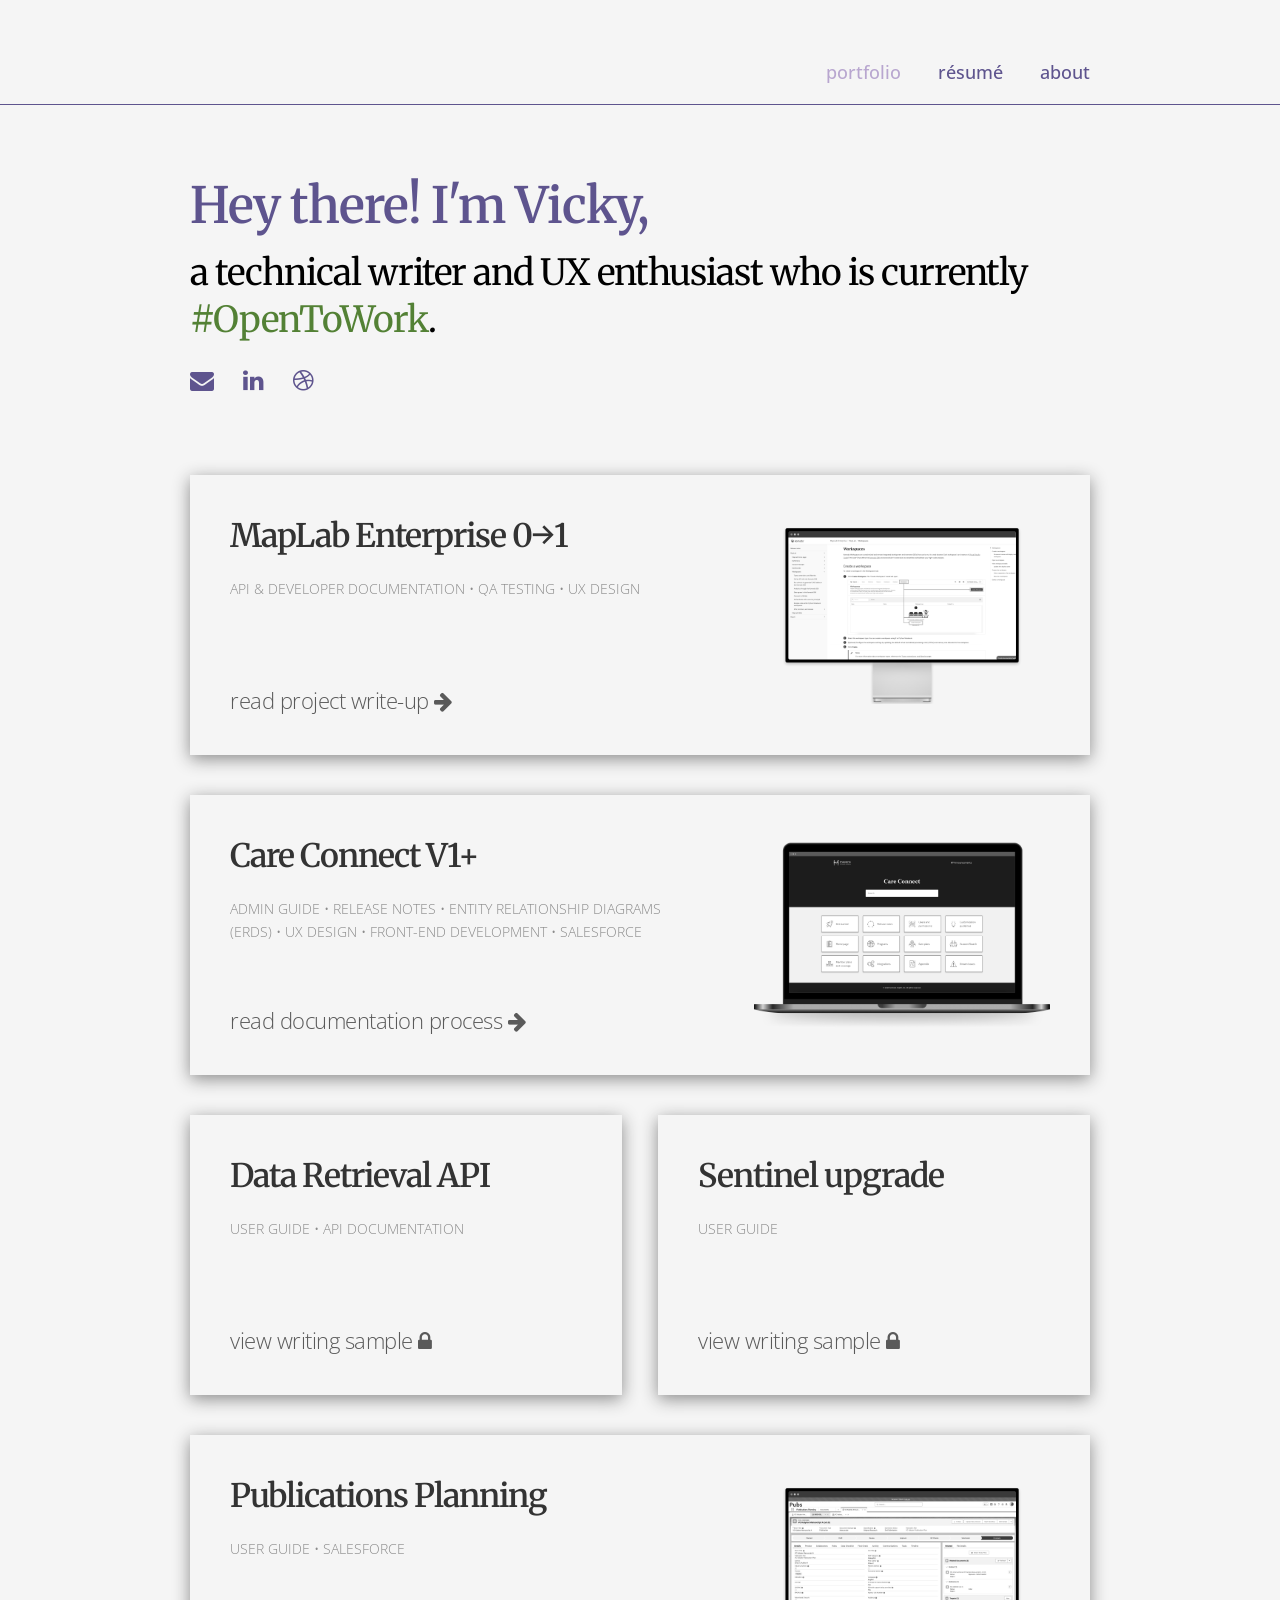
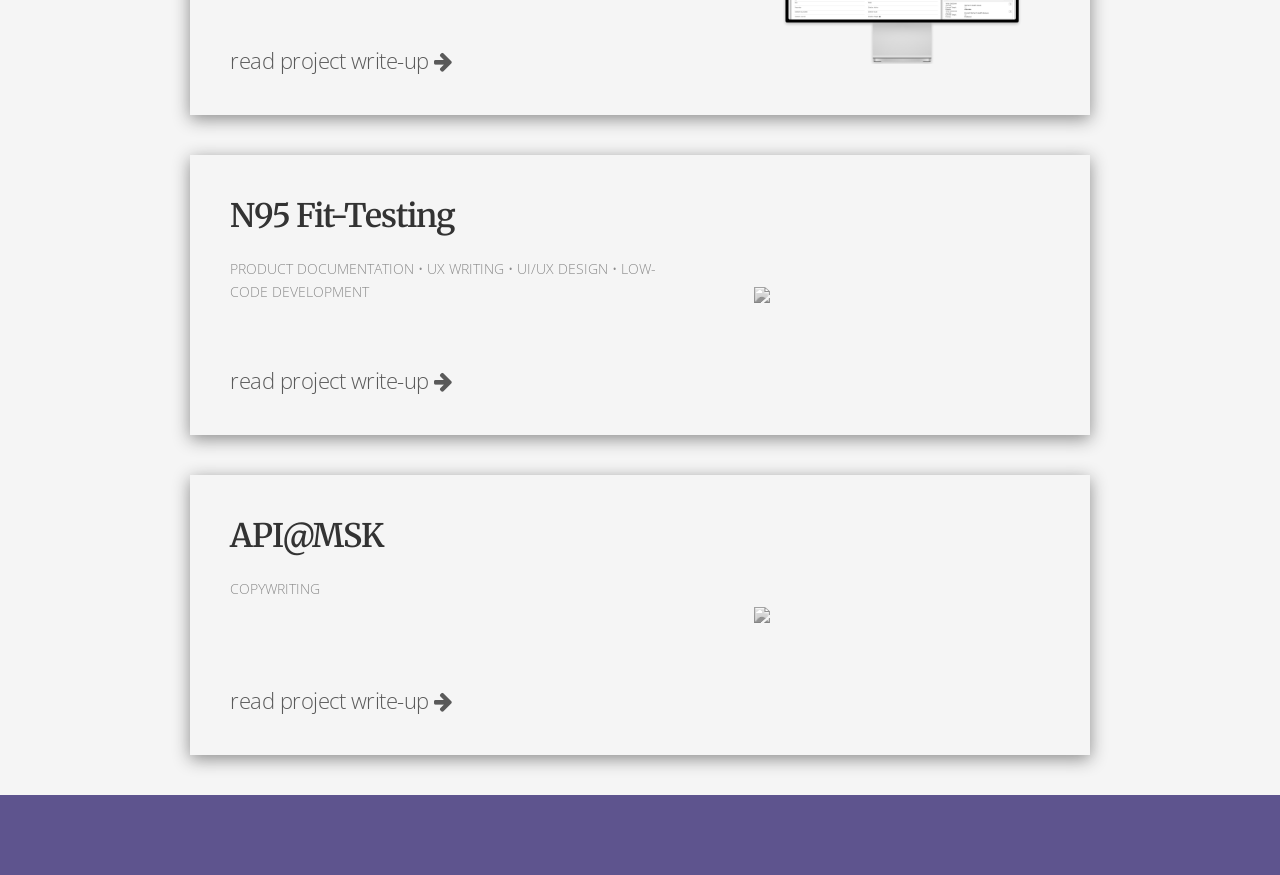
==== commit 73dd247a: "updated pubs and removed construction note" ====
--- a/index.html
+++ b/index.html
@@ -94,7 +94,7 @@
                         <a href="https://dribbble.com/vchou265" target="_blank"><i class="fa fa-dribbble"></i></a>
                     </h5>
 
-                    <p><i><strong>Note:</strong> This portfolio is currently under construction.</i></p>
+                    <!-- <p><i><strong>Note:</strong> This portfolio is currently under construction.</i></p> -->
                 </div>
             </div>
         </div>
